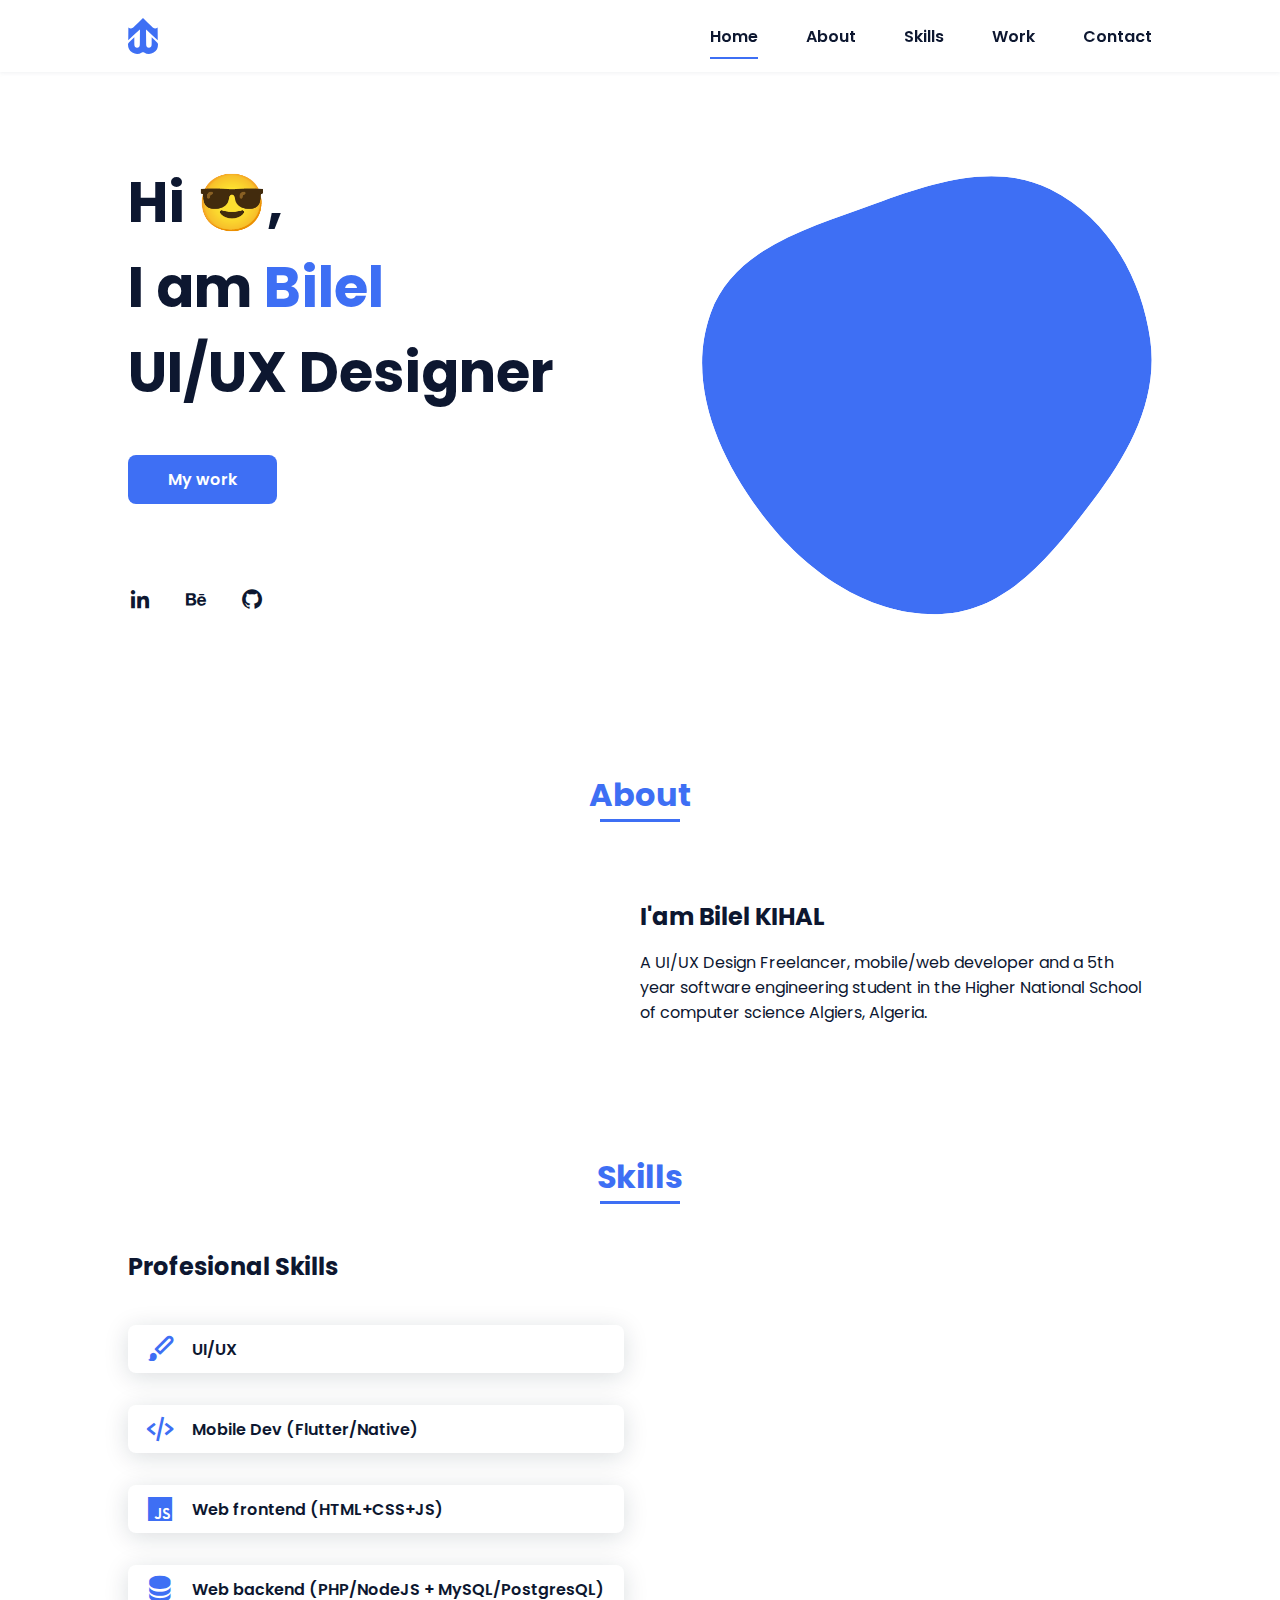
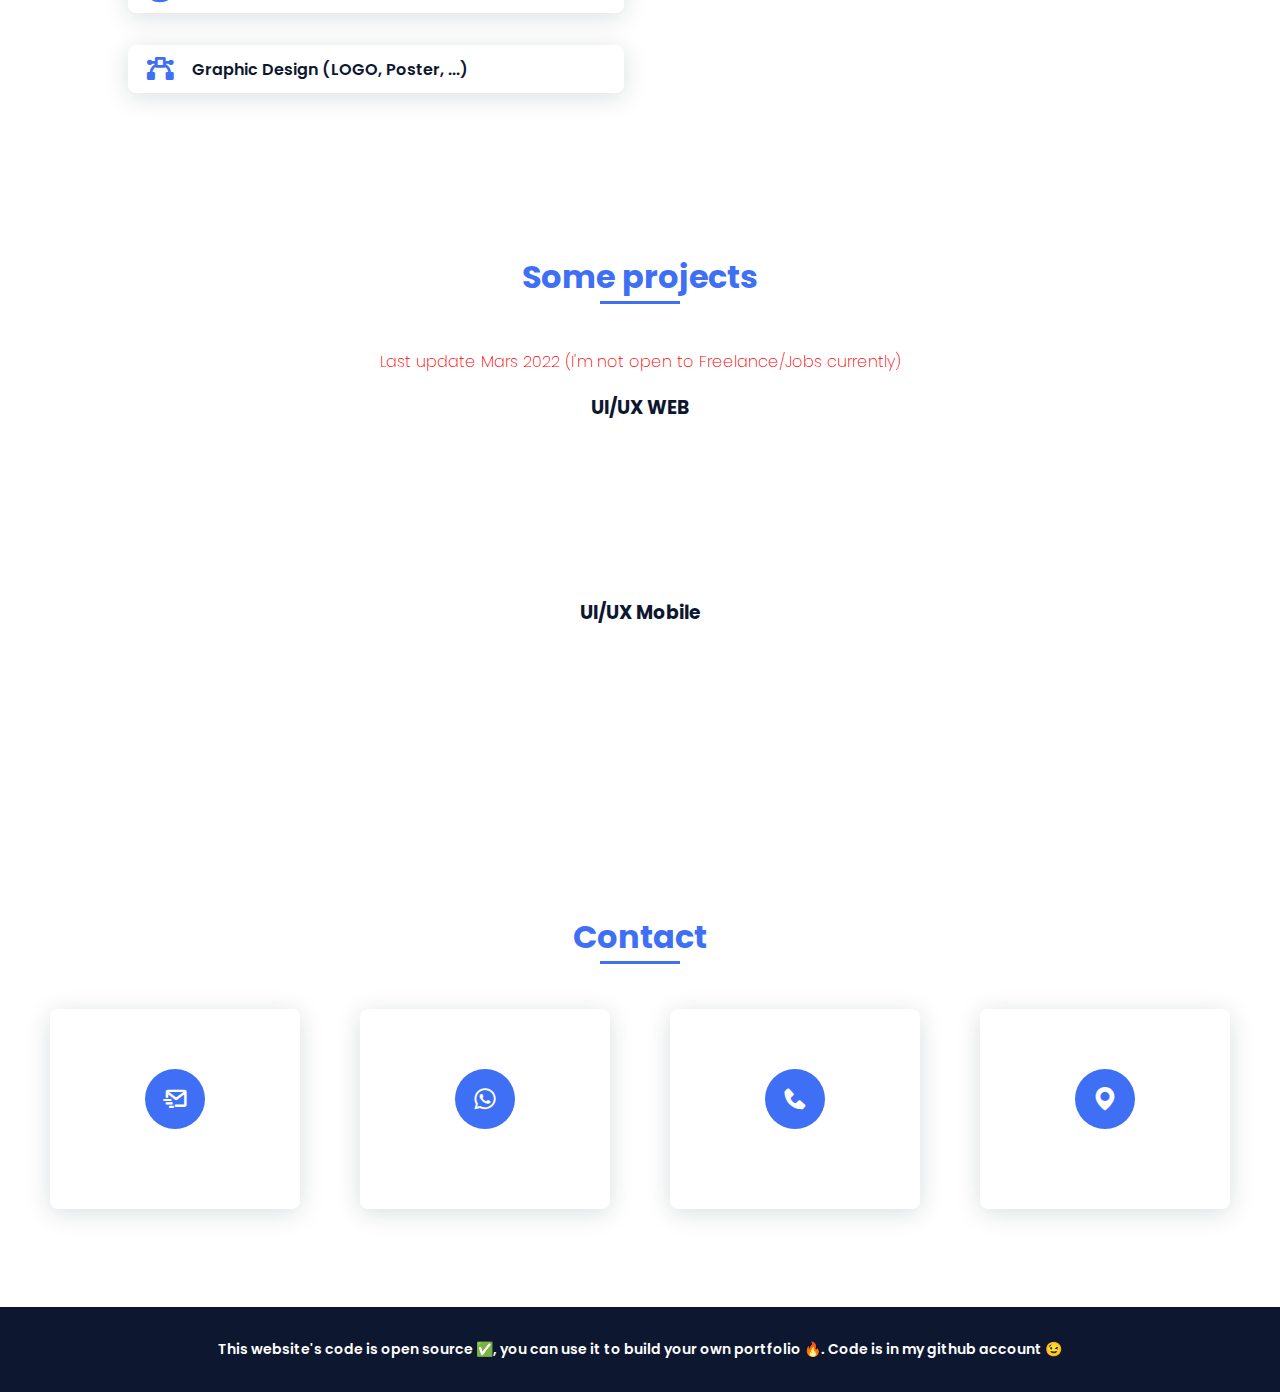
==== index.html @ 5643bb32 "add emojies" ====
<!DOCTYPE html>
<html lang="en">

<head>
    <meta charset="UTF-8">
    <meta name="viewport" content="width=device-width, initial-scale=1.0">

    <link rel="stylesheet" href="assets/css/styles.css">

    <!-- =====BOX ICONS===== -->
    <link href='https://cdn.jsdelivr.net/npm/boxicons@2.0.5/css/boxicons.min.css' rel='stylesheet'>

    <title>Bilel Kihal</title>
</head>

<body>
    <!--===== HEADER =====-->
    <header class="l-header">
        <nav class="nav bd-grid">
            <div>
                <a href="#" class="nav__logo"><img src="assets/img/logo.svg" width="10%"></a>
            </div>

            <div class="nav__menu" id="nav-menu">
                <ul class="nav__list">
                    <li class="nav__item"><a href="#home" class="nav__link active">Home</a></li>
                    <li class="nav__item"><a href="#about" class="nav__link">About</a></li>
                    <li class="nav__item"><a href="#skills" class="nav__link">Skills</a></li>
                    <li class="nav__item"><a href="#work" class="nav__link">Work</a></li>
                    <li class="nav__item"><a href="#contact" class="nav__link">Contact</a></li>
                </ul>
            </div>

            <div class="nav__toggle" id="nav-toggle">
                <i class='bx bx-menu'></i>
            </div>
        </nav>
    </header>

    <main class="l-main">
        <!--===== HOME =====-->
        <section class="home bd-grid" id="home">
            <div class="home__data">
                <h1 class="home__title">Hi 😎,<br>I am <span class="home__title-color">Bilel</span><br> UI/UX
                    Designer</h1>

                <a href="#work" class="button">My work</a>
            </div>

            <div class="home__social">
                <a href="https://www.linkedin.com/in/bilelkihal/" class="home__social-icon" target="_blank"><i
                        class='bx bxl-linkedin'></i></a>
                <a href="https://www.behance.net/bilelkihal" class="home__social-icon" target="_blank"><i
                        class='bx bxl-behance'></i></a>
                <a href="https://github.com/bilelkihal" class="home__social-icon" target="_blank"><i
                        class='bx bxl-github'></i></a>
            </div>

            <div class="home__img">
                <svg class="home__blob" viewBox="0 0 479 467" xmlns="http://www.w3.org/2000/svg"
                    xmlns:xlink="http://www.w3.org/1999/xlink">
                    <mask id="mask0" mask-type="alpha">
                        <path
                            d="M9.19024 145.964C34.0253 76.5814 114.865 54.7299 184.111 29.4823C245.804 6.98884 311.86 -14.9503 370.735 14.143C431.207 44.026 467.948 107.508 477.191 174.311C485.897 237.229 454.931 294.377 416.506 344.954C373.74 401.245 326.068 462.801 255.442 466.189C179.416 469.835 111.552 422.137 65.1576 361.805C17.4835 299.81 -17.1617 219.583 9.19024 145.964Z" />
                    </mask>
                    <g mask="url(#mask0)">
                        <path
                            d="M9.19024 145.964C34.0253 76.5814 114.865 54.7299 184.111 29.4823C245.804 6.98884 311.86 -14.9503 370.735 14.143C431.207 44.026 467.948 107.508 477.191 174.311C485.897 237.229 454.931 294.377 416.506 344.954C373.74 401.245 326.068 462.801 255.442 466.189C179.416 469.835 111.552 422.137 65.1576 361.805C17.4835 299.81 -17.1617 219.583 9.19024 145.964Z" />
                        <image class="home__blob-img" x="50" y="20" href="assets/img/perfil.png" />
                    </g>
                </svg>
            </div>
        </section>

        <!--===== ABOUT =====-->
        <section class="about section " id="about">
            <h2 class="section-title">About</h2>

            <div class="about__container bd-grid">
                <div class="about__img">
                    <img src="assets/img/about.jpg" alt="">
                </div>

                <div>
                    <h2 class="about__subtitle">I'am Bilel KIHAL</h2>
                    <p class="about__text">A UI/UX Design Freelancer,
                        mobile/web developer and
                        a 5th year software engineering student in the
                        Higher National School
                        of computer science Algiers, Algeria.
                    </p>
                </div>
            </div>
        </section>

        <!--===== SKILLS =====-->
        <section class="skills section" id="skills">
            <h2 class="section-title">Skills</h2>

            <div class="skills__container bd-grid">
                <div>
                    <h2 class="skills__subtitle">Profesional Skills</h2>
                    <br>
                    <!-- <p class="skills__text">Lorem ipsum dolor sit, amet consectetur adipisicing elit. Velit optio id
                        vero amet, alias architecto consectetur error eum eaque sit.</p> -->

                    <div class="skills__data">
                        <div class="skills__names">
                            <i class='bx bxs-paint skills__icon'></i>
                            <span class="skills__name">UI/UX</span>
                        </div>
                    </div>
                    <div class="skills__data">
                        <div class="skills__names">
                            <i class='bx bx-code-alt skills__icon'></i>
                            <span class="skills__name">Mobile Dev (Flutter/Native)</span>
                        </div>
                    </div>
                    <div class="skills__data">
                        <div class="skills__names">
                            <i class='bx bxl-javascript skills__icon'></i>
                            <span class="skills__name">Web frontend (HTML+CSS+JS)</span>
                        </div>
                    </div>
                    <div class="skills__data">
                        <div class="skills__names">
                            <i class='bx bxs-data skills__icon'></i>
                            <span class="skills__name">Web backend (PHP/NodeJS + MySQL/PostgresQL)</span>
                        </div>
                    </div>
                    <div class="skills__data">
                        <div class="skills__names">
                            <i class='bx bxs-vector skills__icon'></i>
                            <span class="skills__name">Graphic Design (LOGO, Poster, ...)</span>
                        </div>
                    </div>

                </div>

                <div>
                    <img src="assets/img/skills.jpg" alt="" class="skills__img">
                </div>
            </div>
        </section>

        <!--===== WORK =====-->
        <section class="work section" id="work">
            <h2 class="section-title">Some projects</h2>
            <b id="warning">Last update Mars 2022 (I'm not open to Freelance/Jobs currently) </b>
            <div class="work_subtitle">
                <h3 class="">UI/UX WEB</h3>
            </div>
            <div class="work__container bd-grid">

                <a href="web/nft.html" class="work__img">
                    <img src="assets/img/web1.jpg" alt="">
                </a>
                <a href="web/gamers.html" class="work__img">
                    <img src="assets/img/web2.jpg" alt="">
                </a>
                <a href="web/biocare.html" class="work__img">
                    <img src="assets/img/web3.jpg" alt="">
                </a>
                <a href="web/zeaty.html" class="work__img">
                    <img src="assets/img/web4.jpg" alt="">
                </a>
            </div>
            <br><br><br>
            <div class="work_subtitle">
                <h3 class="">UI/UX Mobile</h3>
            </div>
            <div class="work__container bd-grid">
                <a href="mobile/shish.html" class="work__img">
                    <img src="assets/img/mobile4.jpg" alt="">
                </a>
                <a href="mobile/clickeats.html" class="work__img">
                    <img src="assets/img/mobile1.jpg" alt="">
                </a>
                <a href="mobile/hellodev.html" class="work__img">
                    <img src="assets/img/mobile2.jpg" alt="">
                </a>
                <a href="mobile/doctor.html" class="work__img">
                    <img src="assets/img/mobile3.jpg" alt="">
                </a>
            </div>
            <br><br><br>
            <!-- <div class="work_subtitle">
                <h3 class="">Social media posts</h3>
            </div>
            <div class="work__container bd-grid">
                <a href="" class="work__img">
                    <img src="assets/img/social1.jpg" alt="">
                </a>
                <a href="" class="work__img">
                    <img src="assets/img/social2.jpg" alt="">
                </a>
                <a href="" class="work__img">
                    <img src="assets/img/social3.jpg" alt="">
                </a>
                <a href="" class="work__img">
                    <img src="assets/img/social4.jpg" alt="">
                </a>
                <a href="" class="work__img">
                    <img src="assets/img/social5.jpg" alt="">
                </a>
                <a href="" class="work__img">
                    <img src="assets/img/social6.jpg" alt="">
                </a>
                <a href="" class="work__img">
                    <img src="assets/img/social7.jpg" alt="">
                </a>
            </div> -->


        </section>

        <!--===== CONTACT =====-->
        <section class="contact section" id="contact">
            <h2 class="section-title">Contact</h2>
            <div class="di">
                <div class="contact-infos">
                    <div class="card">
                        <i class='bx bx-mail-send card-icon'></i>
                        <p>kb_kihal@esi.dz</p>
                    </div>
                    <div class="card">
                        <i class='bx bxl-whatsapp card-icon'></i>
                        <p>+213794113739</p>
                    </div>
                    <div class="card">
                        <i class='bx bxs-phone card-icon'></i>
                        <p>+213794113739</p>
                    </div>
                    <div class="card">
                        <i class='bx bxs-map card-icon'></i>
                        <p>Algiers, Algeria</p>
                    </div>
                </div>
                <!-- <div class="thecenter">
                    <a href="https://www.facebook.com/aymentdd" class="blue" target="_blanc"><i
                            class='bx bxl-facebook'></i></a>
                    <a href="https://www.instagram.com/aymentdd/" class="blue" target="_blanc"><i
                            class='bx bxl-instagram'></i></a>
                </div> -->
            </div>
        </section>
    </main>

    <!--===== FOOTER =====-->
    <footer class="footer">
        <p class="footer__copy">This website's code is open source ✅, you can use it to build your own portfolio 🔥.
            Code is in my github account 😉
        </p>
    </footer>


    <!--===== SCROLL REVEAL =====-->
    <script src="https://unpkg.com/scrollreveal"></script>

    <!--===== MAIN JS =====-->
    <script src="assets/js/main.js"></script>
</body>

</html>


<!-- bilel kihal is the best -->
---- assets/css/styles.css ----
/*===== GOOGLE FONTS =====*/
@import url("https://fonts.googleapis.com/css2?family=Poppins:wght@400;600;700&display=swap");
/*===== VARIABLES CSS =====*/
:root {
  --header-height: 3rem;
  --font-semi: 600;
  /*===== Colores =====*/
  /*Purple 260 - Red 355 - Blue 224 - Pink 340*/
  /* HSL color mode */
  --hue-color: 224;
  --first-color: hsl(var(--hue-color), 89%, 60%);
  --second-color: hsl(var(--hue-color), 56%, 12%);
  /*===== Fuente y tipografia =====*/
  --body-font: 'Poppins', sans-serif;
  --big-font-size: 2rem;
  --h2-font-size: 1.25rem;
  --normal-font-size: .938rem;
  --smaller-font-size: .75rem;
  /*===== Margenes =====*/
  --mb-2: 1rem;
  --mb-4: 2rem;
  --mb-5: 2.5rem;
  --mb-6: 3rem;
  /*===== z index =====*/
  --z-back: -10;
  --z-fixed: 100;
}

@media screen and (min-width: 968px) {
  :root {
    --big-font-size: 3.5rem;
    --h2-font-size: 2rem;
    --normal-font-size: 1rem;
    --smaller-font-size: .875rem;
  }
}

/*===== BASE =====*/
*, ::before, ::after {
  box-sizing: border-box;
}

html {
  scroll-behavior: smooth;
}

body {
  margin: var(--header-height) 0 0 0;
  font-family: var(--body-font);
  font-size: var(--normal-font-size);
  color: var(--second-color);
}

h1, h2, p {
  margin: 0;
}

ul {
  margin: 0;
  padding: 0;
  list-style: none;
}

a {
  text-decoration: none;
}

img {
  max-width: 100%;
  height: auto;
  display: block;
}

/*===== CLASS CSS ===== */
.section-title {
  position: relative;
  font-size: var(--h2-font-size);
  color: var(--first-color);
  margin-top: var(--mb-2);
  margin-bottom: var(--mb-4);
  text-align: center;
}

.section-title::after {
  position: absolute;
  content: '';
  width: 64px;
  height: 0.18rem;
  left: 0;
  right: 0;
  margin: auto;
  top: 2rem;
  background-color: var(--first-color);
}

.section {
  padding-top: 3rem;
  padding-bottom: 2rem;
}

/*===== LAYOUT =====*/
.bd-grid {
  max-width: 1024px;
  display: grid;
  margin-left: var(--mb-2);
  margin-right: var(--mb-2);
}

.l-header {
  width: 100%;
  position: fixed;
  top: 0;
  left: 0;
  z-index: var(--z-fixed);
  background-color: #fff;
  box-shadow: 0 1px 4px rgba(146, 161, 176, 0.15);
}

/*===== NAV =====*/
.nav {
  height: var(--header-height);
  display: flex;
  justify-content: space-between;
  align-items: center;
  font-weight: var(--font-semi);
}

@media screen and (max-width: 767px) {
  .nav__menu {
    position: fixed;
    top: var(--header-height);
    right: -100%;
    width: 80%;
    height: 100%;
    padding: 2rem;
    background-color: var(--second-color);
    transition: .5s;
  }
}

.nav__item {
  margin-bottom: var(--mb-4);
}

.nav__link {
  position: relative;
  color: #fff;
}

.nav__link:hover {
  position: relative;
}

.nav__link:hover::after {
  position: absolute;
  content: '';
  width: 100%;
  height: 0.18rem;
  left: 0;
  top: 2rem;
  background-color: var(--first-color);
}

.nav__logo {
  color: var(--second-color);
}

.nav__toggle {
  color: var(--second-color);
  font-size: 1.5rem;
  cursor: pointer;
}

/*Active menu*/
.active::after {
  position: absolute;
  content: '';
  width: 100%;
  height: 0.18rem;
  left: 0;
  top: 2rem;
  background-color: var(--first-color);
}

/*=== Show menu ===*/
.show {
  right: 0;
}

/*===== HOME =====*/
.home {
  position: relative;
  row-gap: 5rem;
  padding: 4rem 0 5rem;
}

.home__data {
  align-self: center;
}

.home__title {
  font-size: var(--big-font-size);
  margin-bottom: var(--mb-5);
}

.home__title-color {
  color: var(--first-color);
}

.home__social {
  display: flex;
  flex-direction: column;
}

.home__social-icon {
  width: max-content;
  margin-bottom: var(--mb-2);
  font-size: 1.5rem;
  color: var(--second-color);
}

.home__social-icon:hover {
  color: var(--first-color);
}

.home__img {
  position: absolute;
  right: 0;
  bottom: 0;
  width: 260px;
}

.home__blob {
  fill: var(--first-color);
}

.home__blob-img {
  width: 360px;
}

/*BUTTONS*/
.button {
  display: inline-block;
  background-color: var(--first-color);
  color: #fff;
  padding: .75rem 2.5rem;
  font-weight: var(--font-semi);
  border-radius: .5rem;
  transition: .3s;
}

.button:hover {
  box-shadow: 0px 10px 36px rgba(0, 0, 0, 0.15);
}

/* ===== ABOUT =====*/
.about__container {
  row-gap: 2rem;
  text-align: center;
}

.about__subtitle {
  margin-bottom: var(--mb-2);
}

.about__img {
  justify-self: center;
}

.about__img img {
  width: 200px;
  border-radius: .5rem;
}

/* ===== SKILLS =====*/
.skills__container {
  row-gap: 2rem;
  text-align: center;
}

.skills__subtitle {
  margin-bottom: var(--mb-2);
}

.skills__text {
  margin-bottom: var(--mb-4);
}

.skills__data {
  display: flex;
  justify-content: space-between;
  align-items: center;
  position: relative;
  font-weight: var(--font-semi);
  padding: .5rem 1rem;
  margin-bottom: var(--mb-4);
  border-radius: .5rem;
  box-shadow: 0px 4px 25px rgba(14, 36, 49, 0.15);
}

.skills__icon {
  font-size: 2rem;
  margin-right: var(--mb-2);
  color: var(--first-color);
}

.skills__names {
  display: flex;
  align-items: center;
}

.skills__bar {
  position: absolute;
  left: 0;
  bottom: 0;
  background-color: var(--first-color);
  height: .25rem;
  border-radius: .5rem;
  z-index: var(--z-back);
}

.skills__html {
  width: 95%;
}

.skills__css {
  width: 60%;
}

.skills__js {
  width: 70%;
}

.skills__ux {
  width: 85%;
}

.skills__img {
  border-radius: .5rem;
}
.skills__flutter{
  width: 60%;
}
.skills__graphic{
  width: 92%;

}

/* ===== WORK =====*/


.work__container {
  row-gap: 2rem;
}

.work__img {
  box-shadow: 0px 4px 25px rgba(14, 36, 49, 0.15);
  border-radius: .5rem;
  overflow: hidden;
}

.work__img img {
  transition: 1s;
}

.work__img img:hover {
  transform: scale(1.1);
}
.work_subtitle{
  justify-content: center;
  align-items: center;
  display: flex;


}
/* ===== CONTACT =====*/
.di{
  color: black;
}

.contact-infos{
  display: flex;
  width: 100%;
  /* max-width: 1200px; */
  justify-content: space-around;
  padding: 0 20px;
}

@media screen and (max-width: 1080px) {

  .contact-infos{
    flex-direction: column;
    align-items: center;
  }
  .card {
    width: 70%;
  }

}

.thecenter{
  display: flex;
  width: 100%;
  max-width: 1200px;
  align-items: center;
  justify-content: center;



}
#warning{
  color: red;
  justify-content: center;
  align-items: center;
  display: flex;
  font-weight: 200;
}

.card{
  background: white;
  padding: 0 20px;
  margin-bottom: 50px;
  height: 200px;
  display: flex;
  flex-direction: column;
  justify-content: center;
  align-items: center;
  color: black;
  box-shadow: 0px 4px 25px rgba(14, 36, 49, 0.15);
  border-radius: .5rem;
  flex-basis: 250px;
}

.card-icon{
  font-size: 28px;
  background: var(--first-color);
  width: 60px;
  height: 60px;
  text-align: center;
  line-height: 60px !important;
  border-radius: 50%;
  transition: 0.3s linear;
  color: white;
}

.card:hover .card-icon{
  background: none;
  color: var(--first-color);
  transform: scale(1.6);
}

.card p{
  margin-top: 20px;
  font-weight: 300;
  letter-spacing: 2px;
  max-height: 0;
  opacity: 0;
  transition: 0.3s linear;
}

.card:hover p{
  max-height: 40px;
  opacity: 1;
}

/* @media screen and (max-width:800px) {
  .contact-info{
    flex-direction: column;
  }
  .card{
    width: 100%;
    max-width: 300px;
    margin: 10px 0;
  }
} */


.contact__input {
  width: 100%;
  font-size: var(--normal-font-size);
  font-weight: var(--font-semi);
  padding: 1rem;
  border-radius: .5rem;
  border: 1.5px solid var(--second-color);
  outline: none;
  margin-bottom: var(--mb-4);
}

.contact__button {
  display: block;
  border: none;
  outline: none;
  font-size: var(--normal-font-size);
  cursor: pointer;
  margin-left: auto;
}

/* ===== FOOTER =====*/
.footer {
  background-color: var(--second-color);
  color: #fff;
  text-align: center;
  font-weight: var(--font-semi);
  padding: 2rem 0;
}
.blue{
  color: var(--first-color);
  font-size: 1.5rem;
  margin: 0 var(--mb-2);
  font-size: 50px;
  width: 60px;
}

.footer__title {
  font-size: 2rem;
  margin-bottom: var(--mb-4);
}

.footer__social {
  margin-bottom: var(--mb-4);
}

.footer__icon {
  font-size: 1.5rem;
  color: #fff;
  margin: 0 var(--mb-2);
}

.footer__copy {
  font-size: var(--smaller-font-size);
}

/* ===== MEDIA QUERIES=====*/
@media screen and (max-width: 320px) {
  .home {
    row-gap: 2rem;
  }
  .home__img {
    width: 200px;
  }
}

@media screen and (min-width: 576px) {
  .home {
    padding: 4rem 0 2rem;
  }
  .home__social {
    padding-top: 0;
    padding-bottom: 2.5rem;
    flex-direction: row;
    align-self: flex-end;
  }
  .home__social-icon {
    margin-bottom: 0;
    margin-right: var(--mb-4);
  }
  .home__img {
    width: 300px;
    bottom: 25%;
  }
  .about__container {
    grid-template-columns: repeat(2, 1fr);
    align-items: center;
    text-align: initial;
  }
  .skills__container {
    grid-template-columns: .7fr;
    justify-content: center;
    column-gap: 1rem;
  }
  .work__container {
    grid-template-columns: repeat(2, 1fr);
    column-gap: 2rem;
    padding-top: 2rem;
  }
  .contact__form {
    width: 360px;
    padding-top: 2rem;
  }
  .contact__container {
    justify-items: center;
  }
}

@media screen and (min-width: 768px) {
  body {
    margin: 0;
  }
  .section {
    padding-top: 4rem;
    padding-bottom: 3rem;
  }
  .section-title {
    margin-bottom: var(--mb-6);
  }
  .section-title::after {
    width: 80px;
    top: 3rem;
  }
  .nav {
    height: calc(var(--header-height) + 1.5rem);
  }
  .nav__list {
    display: flex;
    padding-top: 0;
  }
  .nav__item {
    margin-left: var(--mb-6);
    margin-bottom: 0;
  }
  .nav__toggle {
    display: none;
  }
  .nav__link {
    color: var(--second-color);
  }
  .home {
    padding: 8rem 0 2rem;
  }
  .home__img {
    width: 400px;
    bottom: 10%;
  }
  .about__container {
    padding-top: 2rem;
  }
  .about__img img {
    width: 300px;
  }
  .skills__container {
    grid-template-columns: repeat(2, 1fr);
    column-gap: 2rem;
    align-items: center;
    text-align: initial;
  }
  .work__container {
    grid-template-columns: repeat(3, 1fr);
    column-gap: 2rem;
  }
}

@media screen and (min-width: 992px) {
  .bd-grid {
    margin-left: auto;
    margin-right: auto;
  }
  .home {
    padding: 10rem 0 2rem;
  }
  .home__img {
    width: 450px;
  }
}
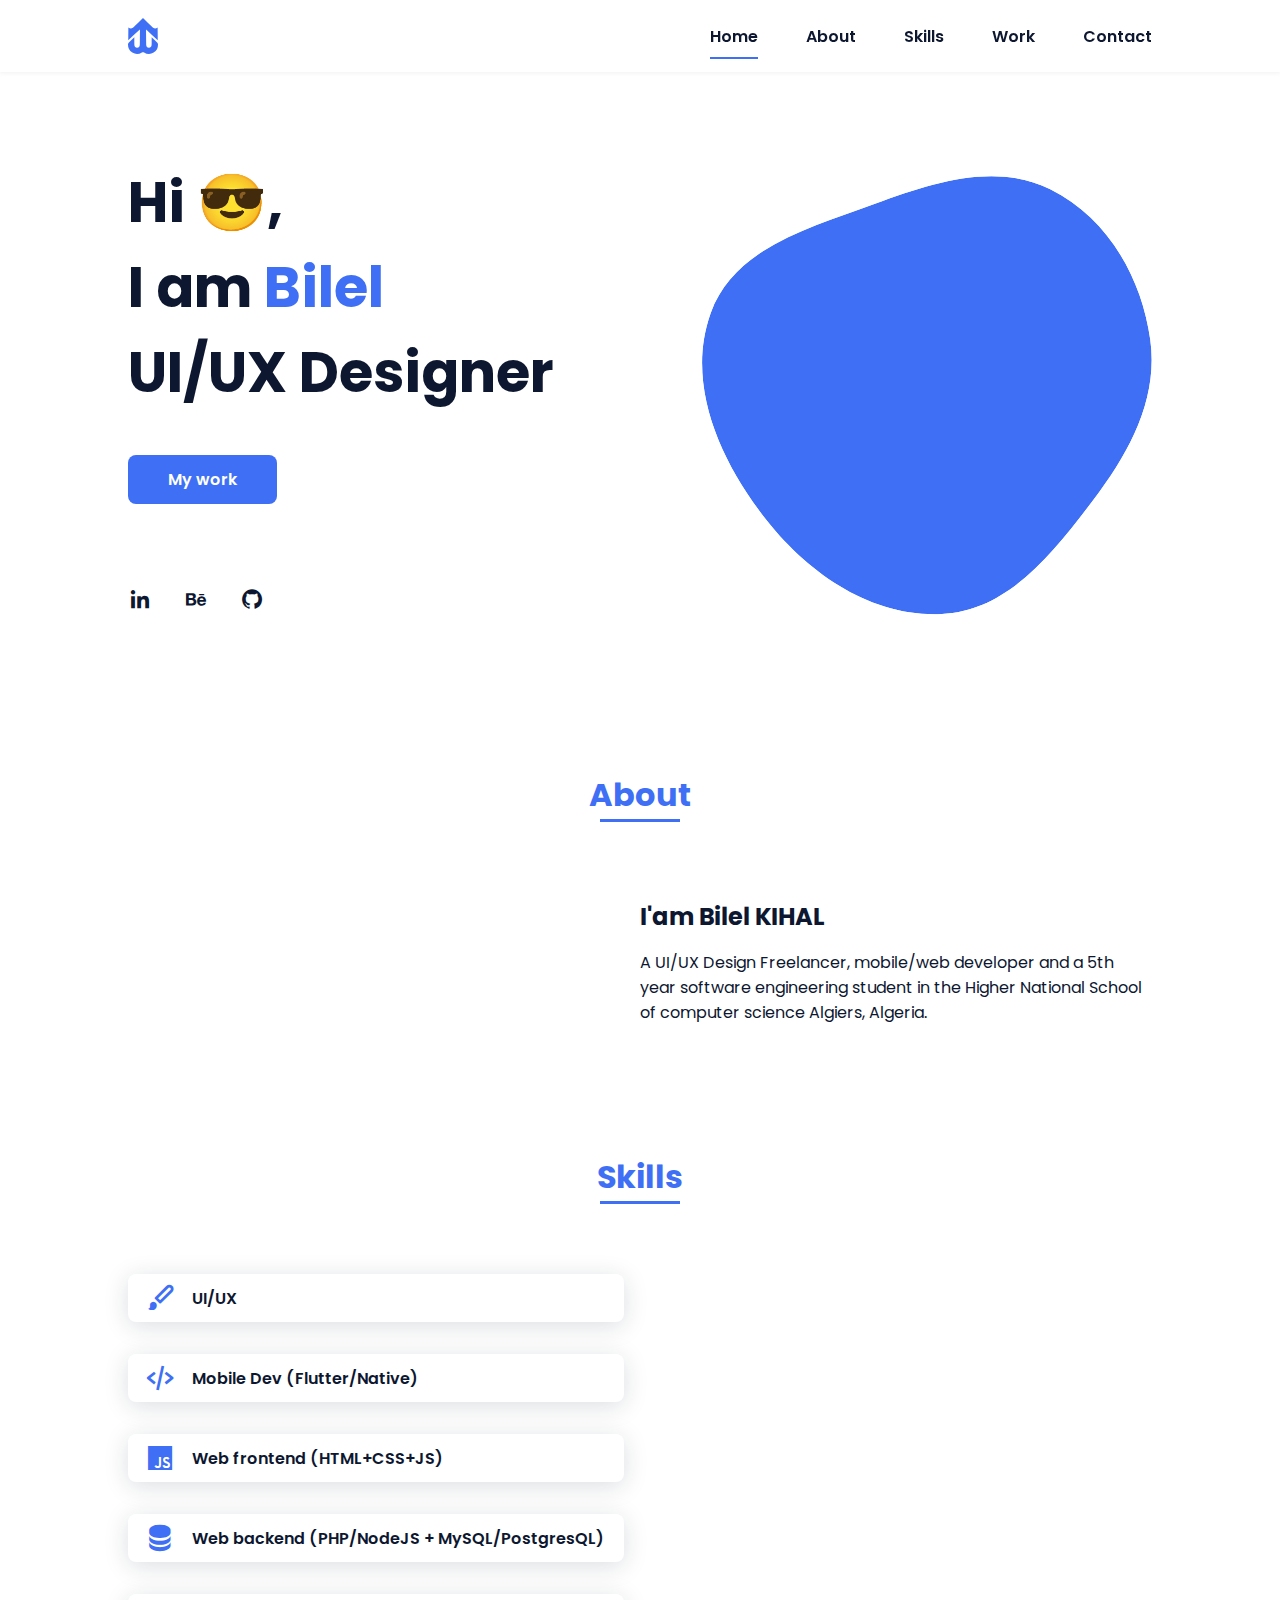
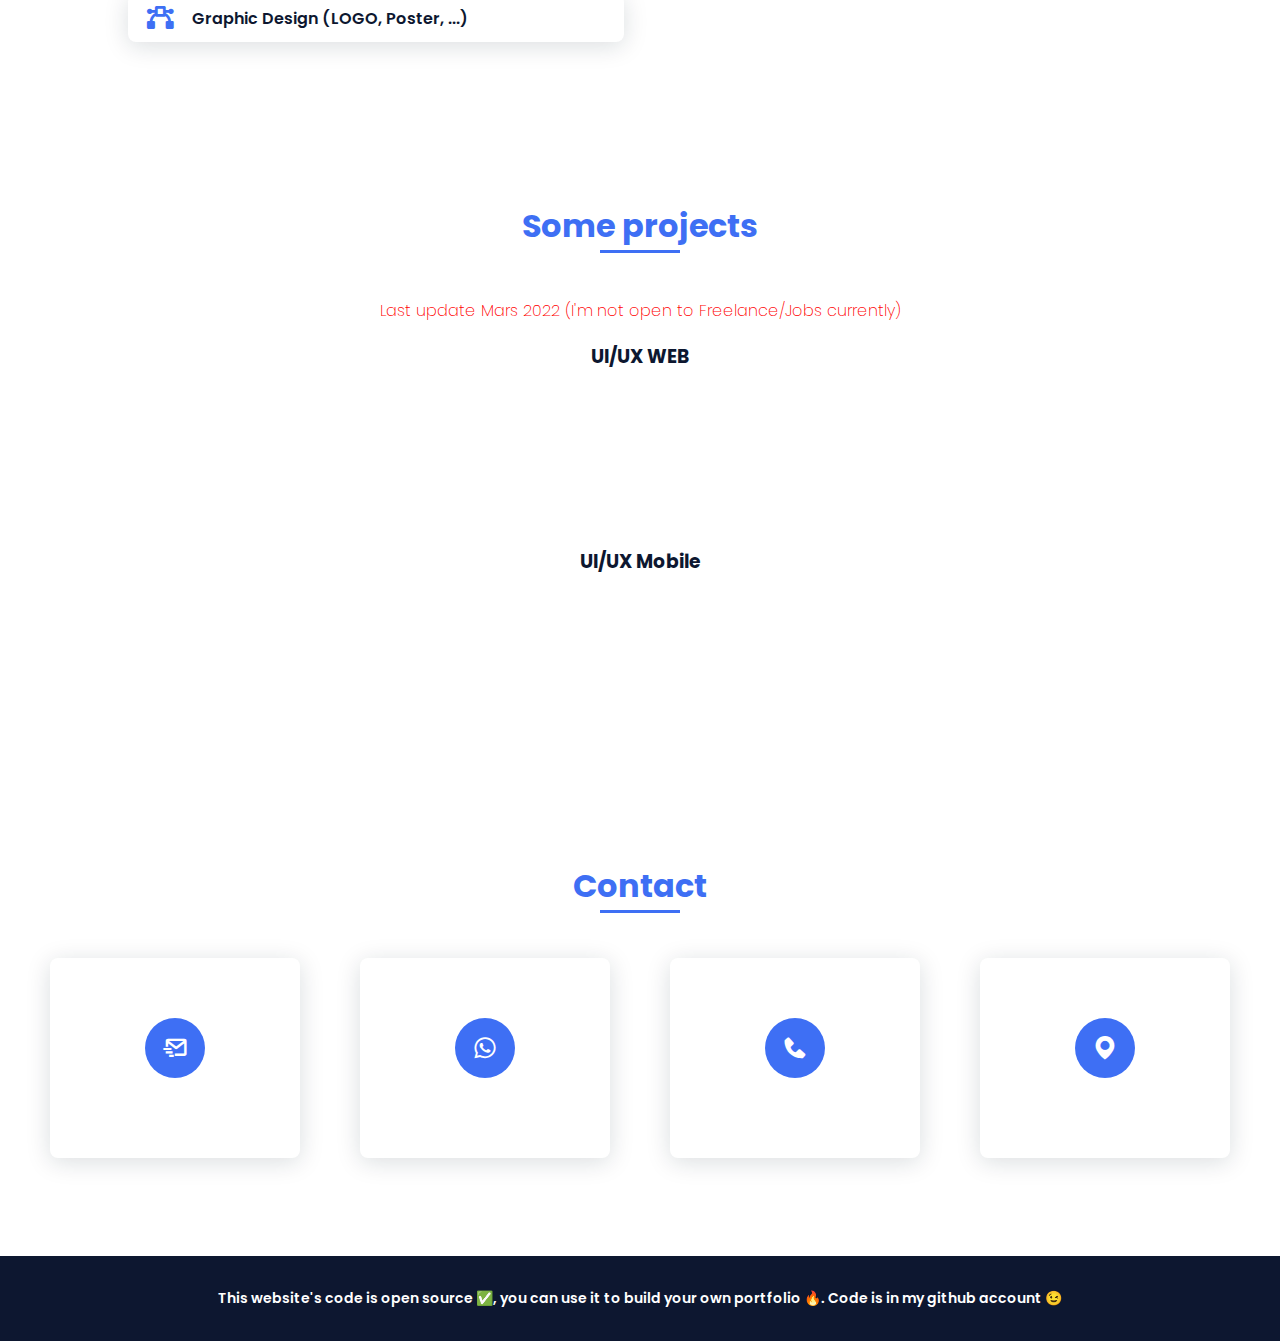
==== commit c8ea08fd: "change image" ====
--- a/index.html
+++ b/index.html
@@ -99,7 +99,7 @@
 
             <div class="skills__container bd-grid">
                 <div>
-                    <h2 class="skills__subtitle">Profesional Skills</h2>
+
                     <br>
                     <!-- <p class="skills__text">Lorem ipsum dolor sit, amet consectetur adipisicing elit. Velit optio id
                         vero amet, alias architecto consectetur error eum eaque sit.</p> -->
@@ -138,7 +138,7 @@
                 </div>
 
                 <div>
-                    <img src="assets/img/skills.jpg" alt="" class="skills__img">
+                    <img src="assets/img/cover.jpg" alt="" class="skills__img">
                 </div>
             </div>
         </section>
--- a/assets/css/styles.css
+++ b/assets/css/styles.css
@@ -337,6 +337,7 @@
 
 .skills__img {
   border-radius: .5rem;
+  width: 60%;
 }
 .skills__flutter{
   width: 60%;
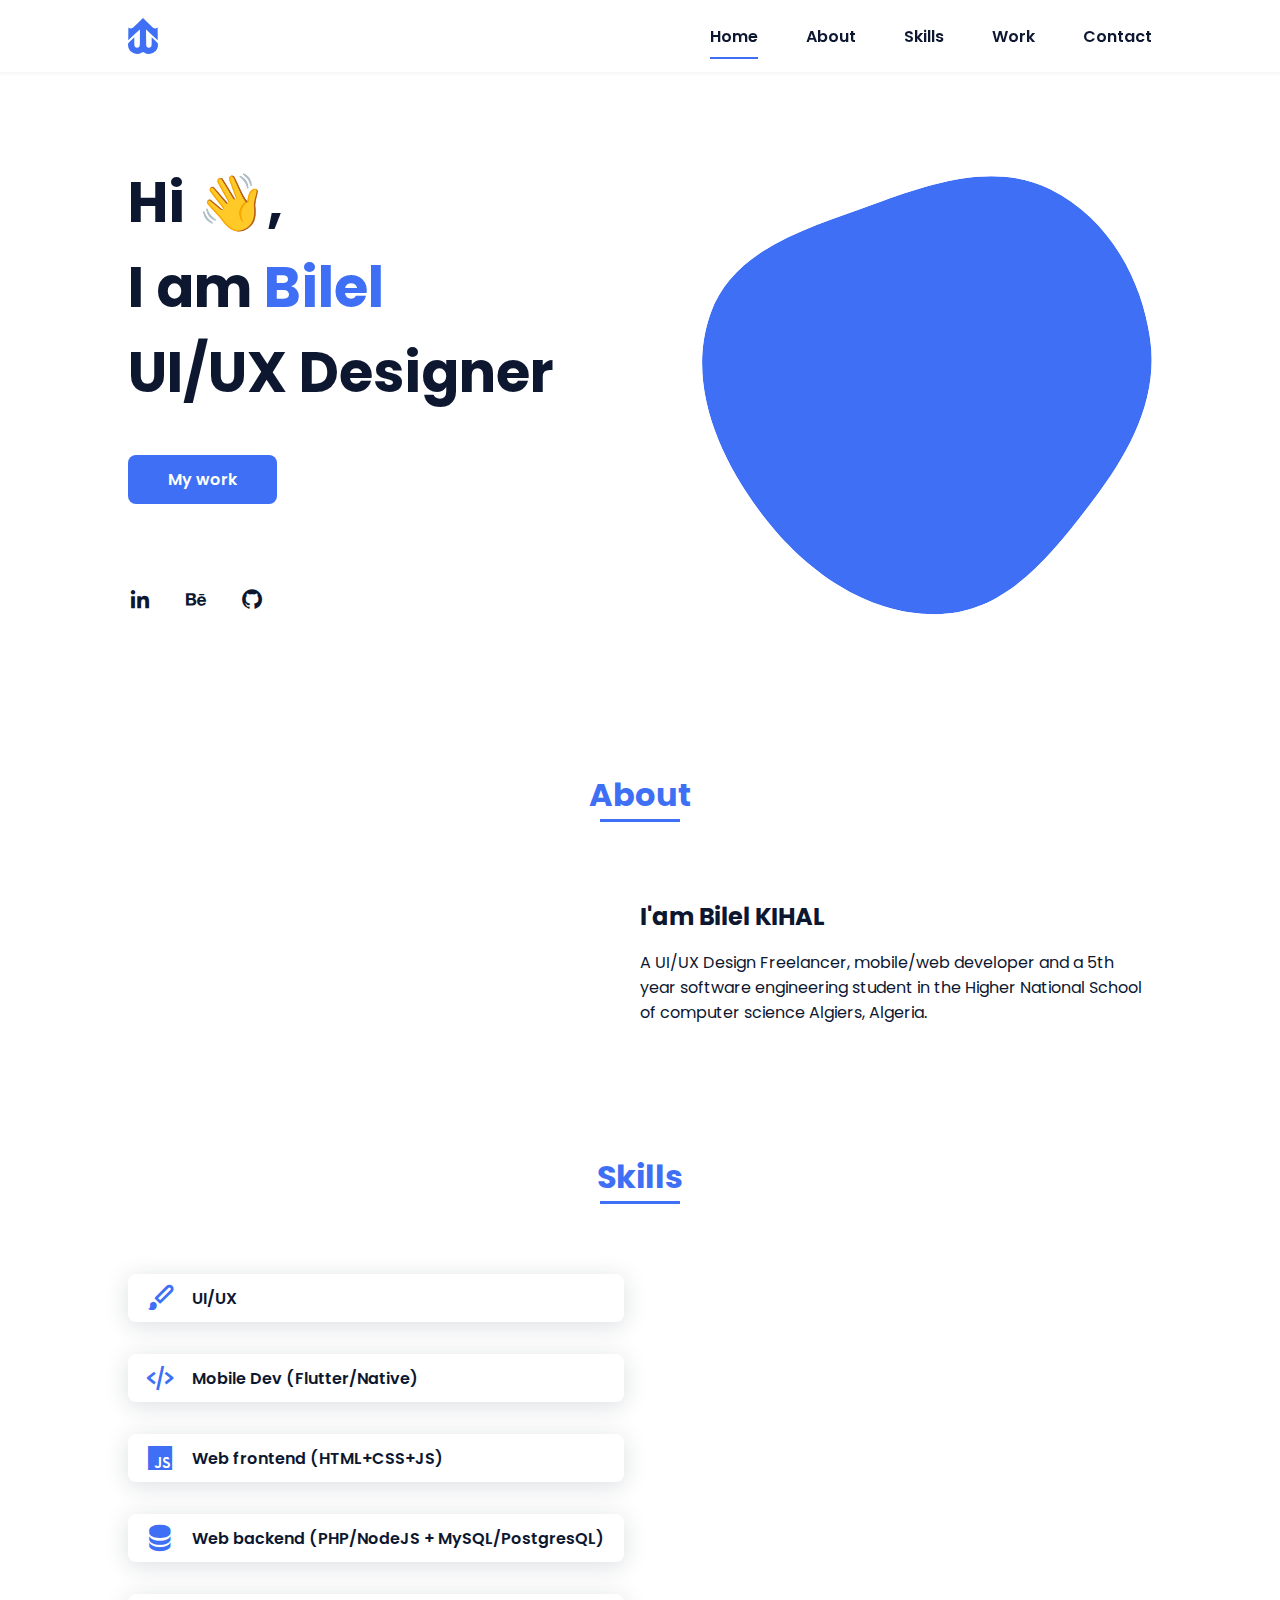
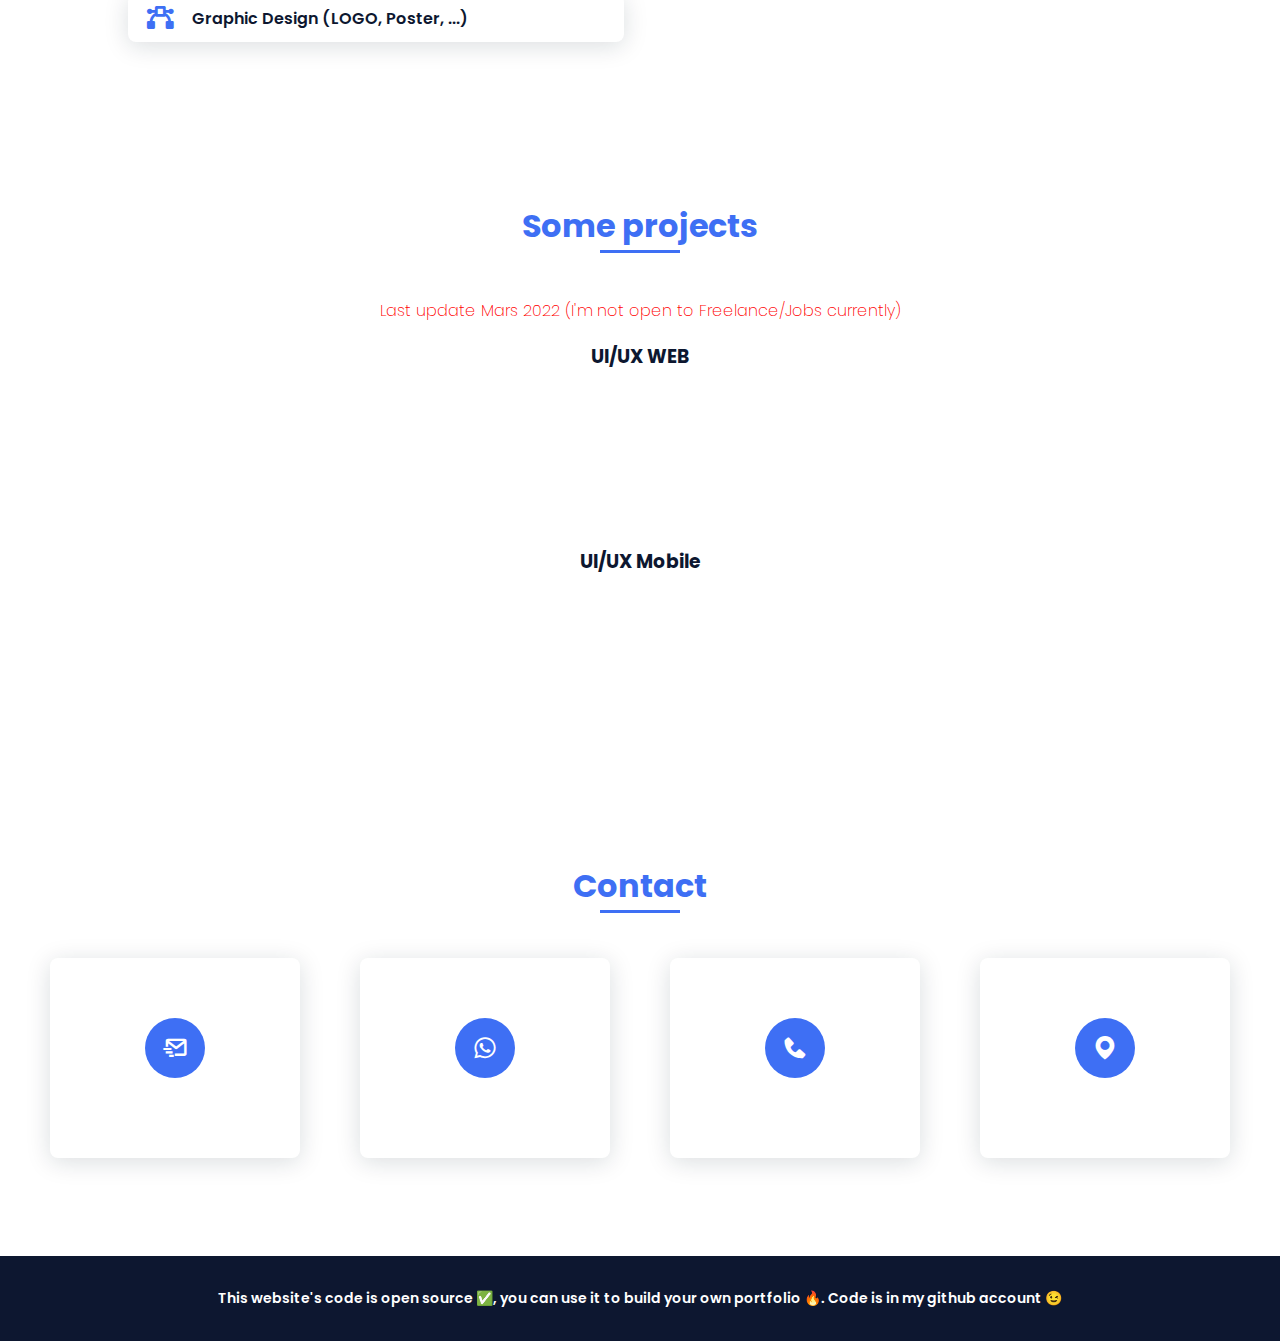
==== commit 14cf7171: "fix Hi emoji" ====
--- a/index.html
+++ b/index.html
@@ -41,7 +41,7 @@
         <!--===== HOME =====-->
         <section class="home bd-grid" id="home">
             <div class="home__data">
-                <h1 class="home__title">Hi 😎,<br>I am <span class="home__title-color">Bilel</span><br> UI/UX
+                <h1 class="home__title">Hi 👋,<br>I am <span class="home__title-color">Bilel</span><br> UI/UX
                     Designer</h1>
 
                 <a href="#work" class="button">My work</a>
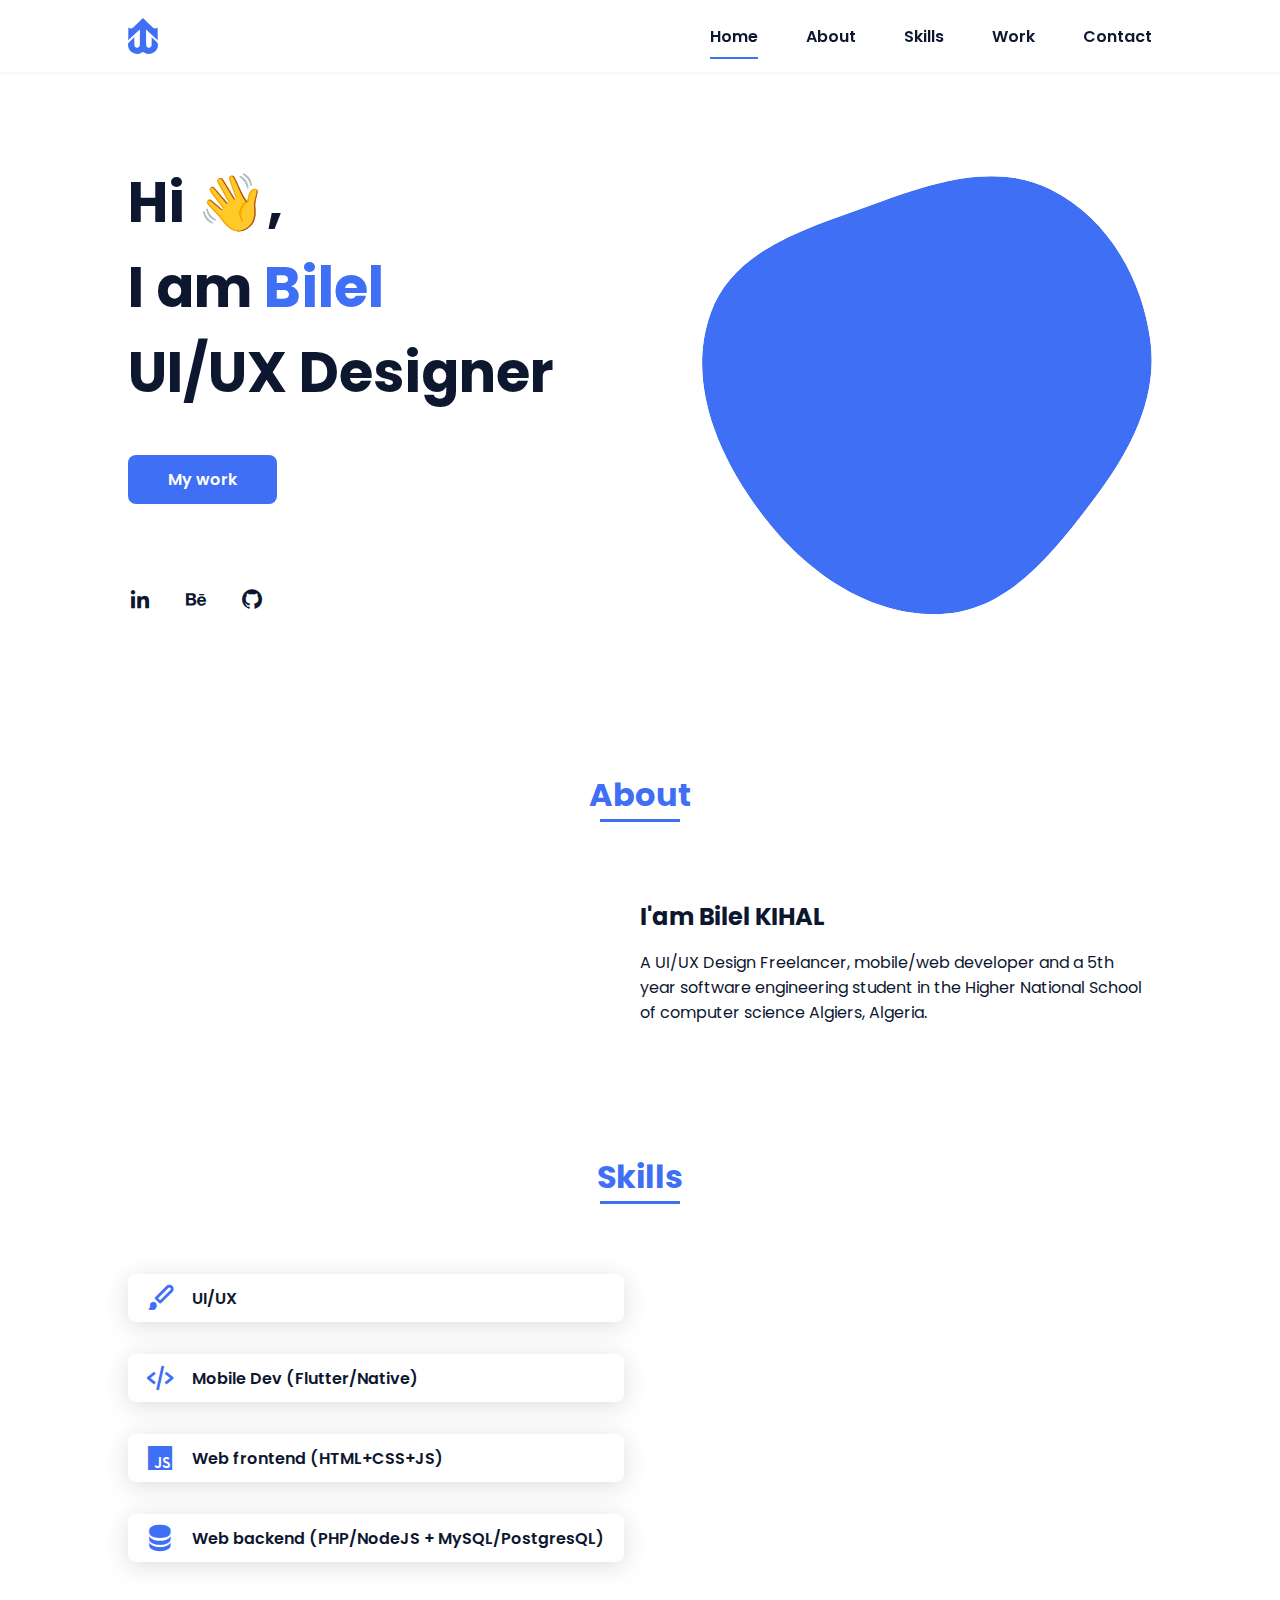
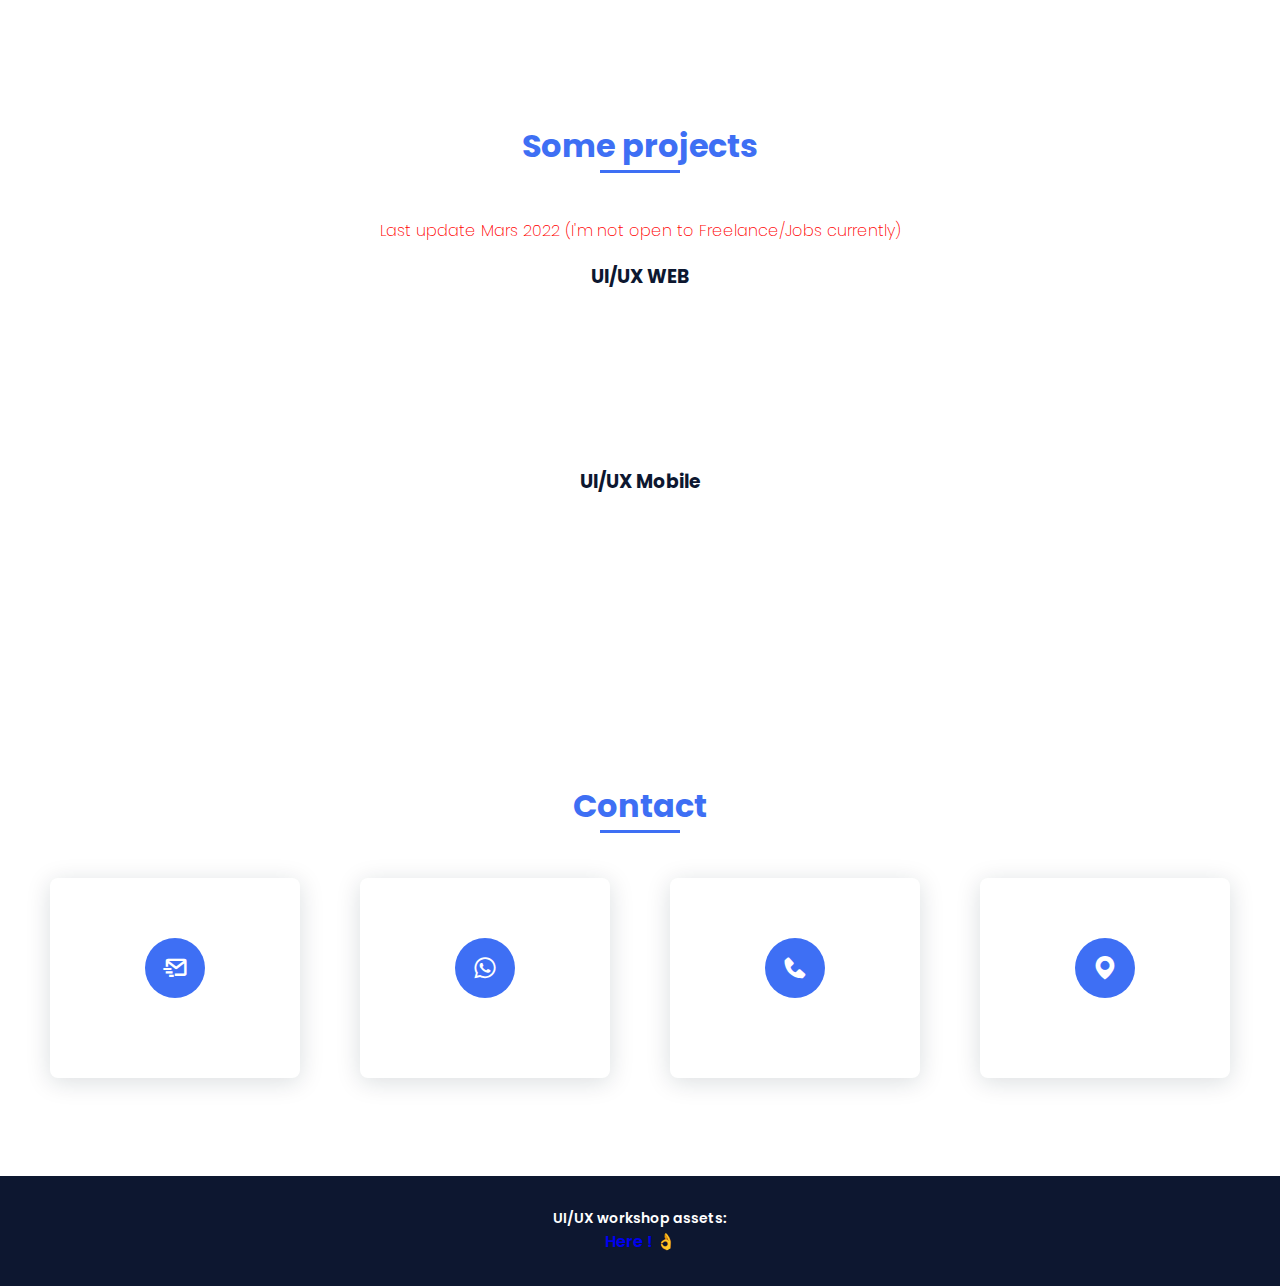
==== commit 2ef449e8: "add Bejaya workshop assets link" ====
--- a/index.html
+++ b/index.html
@@ -128,12 +128,7 @@
                             <span class="skills__name">Web backend (PHP/NodeJS + MySQL/PostgresQL)</span>
                         </div>
                     </div>
-                    <div class="skills__data">
-                        <div class="skills__names">
-                            <i class='bx bxs-vector skills__icon'></i>
-                            <span class="skills__name">Graphic Design (LOGO, Poster, ...)</span>
-                        </div>
-                    </div>
+
 
                 </div>
 
@@ -248,9 +243,9 @@
 
     <!--===== FOOTER =====-->
     <footer class="footer">
-        <p class="footer__copy">This website's code is open source ✅, you can use it to build your own portfolio 🔥.
-            Code is in my github account 😉
+        <p class="footer__copy">UI/UX workshop assets: 
         </p>
+        <a href="https://drive.google.com/drive/folders/1JE5BgvIjw7Rf0yqSPK6iZ_NG4Ztuber1?usp=sharing"> Here ! 👌</a>
     </footer>
 
 
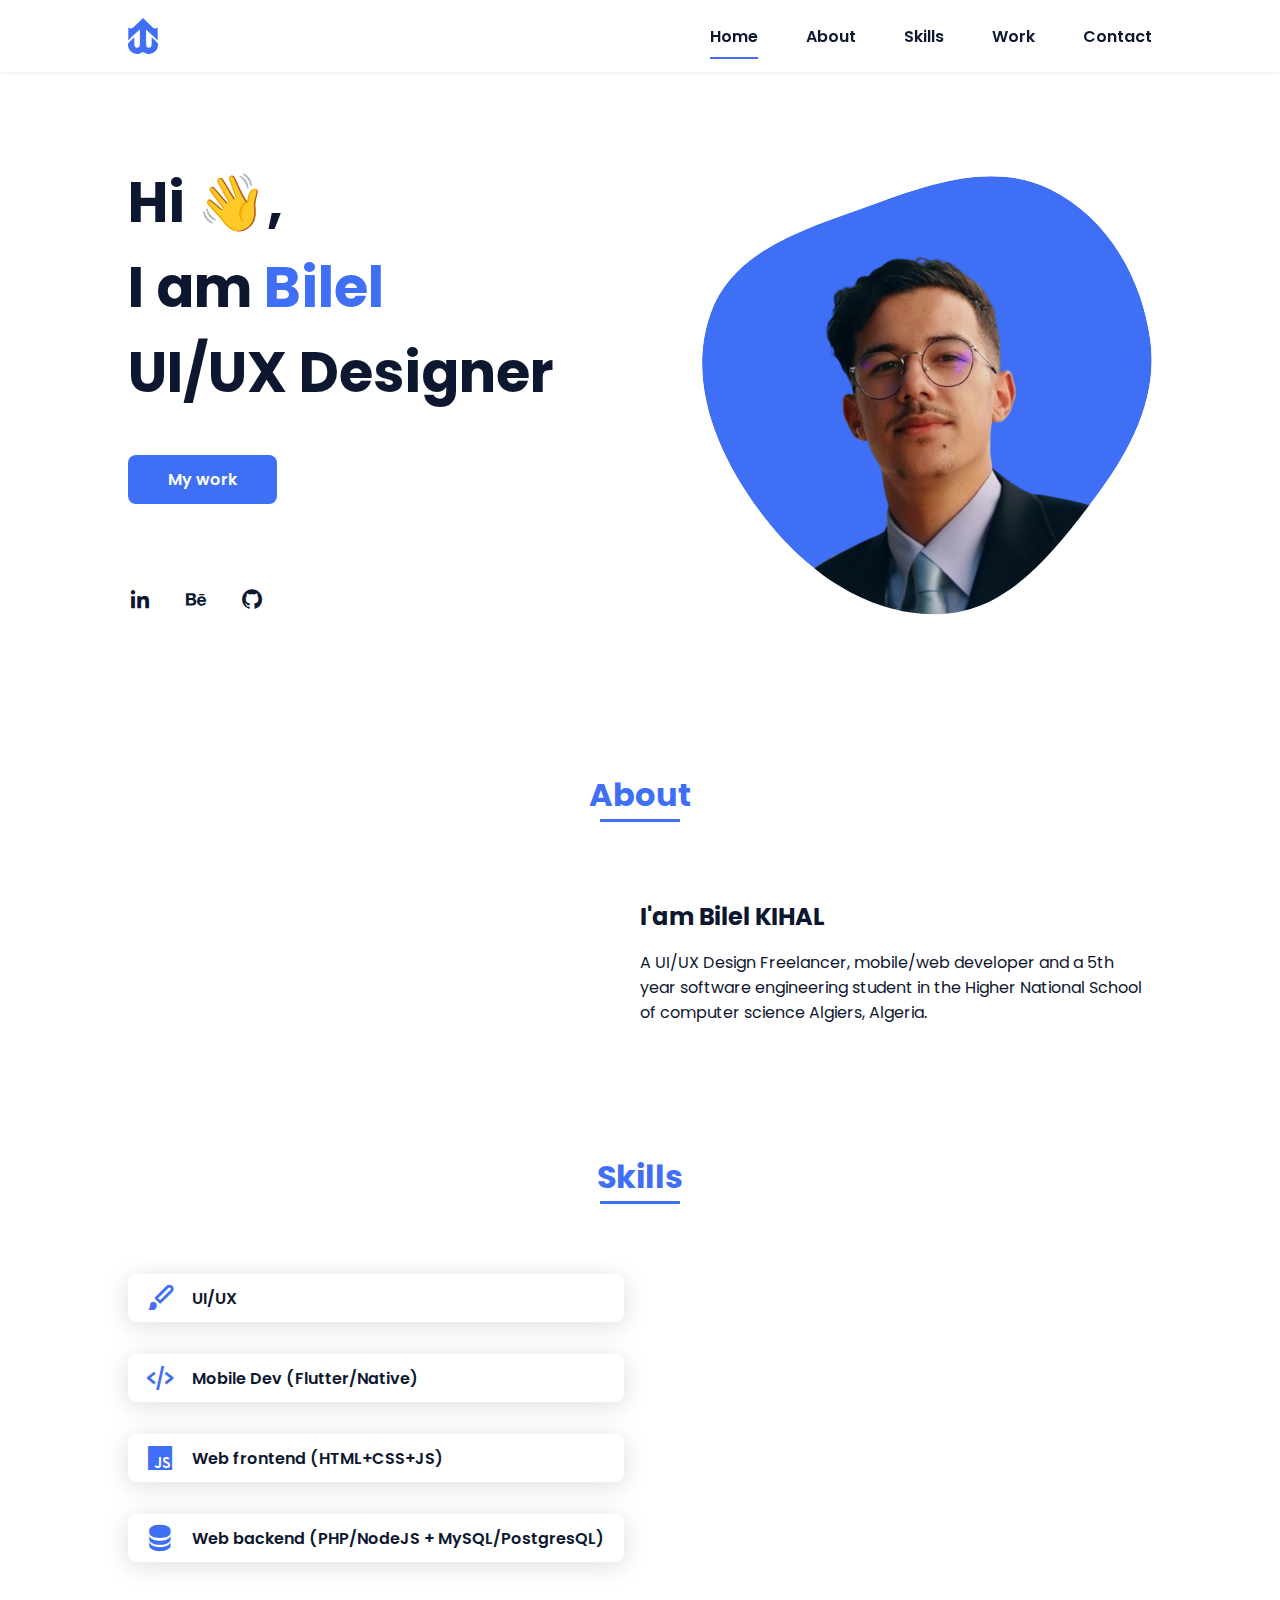
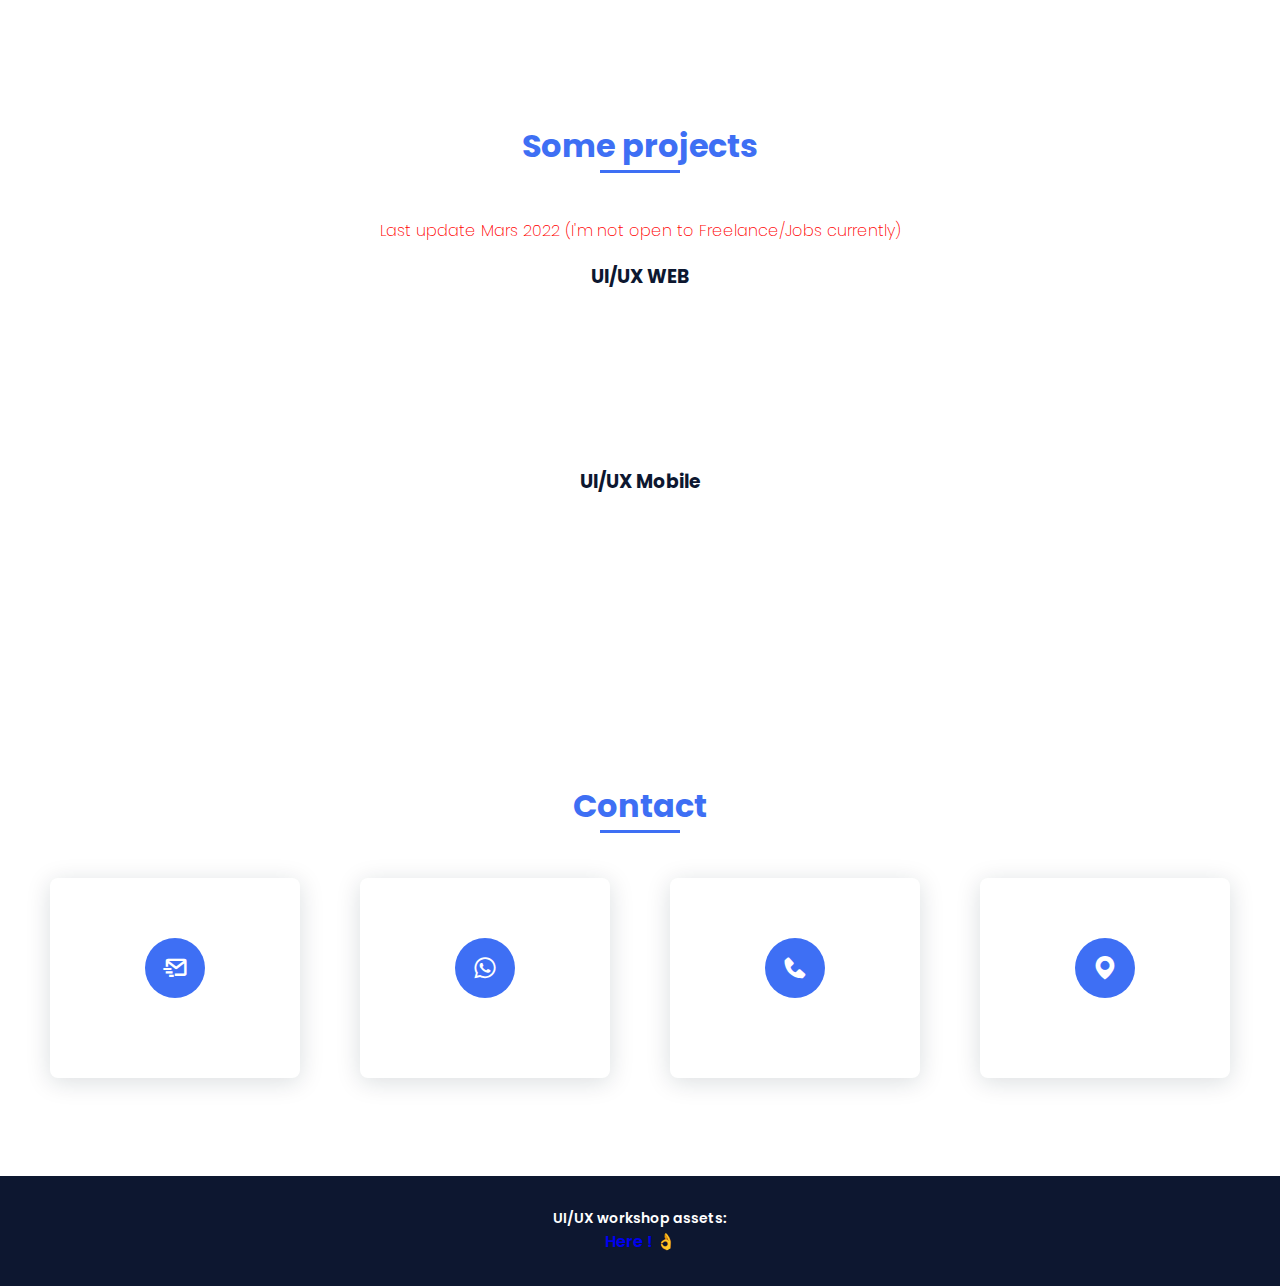
==== commit 56ed6250: "change profile image" ====
--- a/index.html
+++ b/index.html
@@ -66,7 +66,7 @@
                     <g mask="url(#mask0)">
                         <path
                             d="M9.19024 145.964C34.0253 76.5814 114.865 54.7299 184.111 29.4823C245.804 6.98884 311.86 -14.9503 370.735 14.143C431.207 44.026 467.948 107.508 477.191 174.311C485.897 237.229 454.931 294.377 416.506 344.954C373.74 401.245 326.068 462.801 255.442 466.189C179.416 469.835 111.552 422.137 65.1576 361.805C17.4835 299.81 -17.1617 219.583 9.19024 145.964Z" />
-                        <image class="home__blob-img" x="50" y="20" href="assets/img/perfil.png" />
+                        <image class="home__blob-img" x="50" y="20" href="assets/img/profile.png" />
                     </g>
                 </svg>
             </div>
--- a/assets/css/styles.css
+++ b/assets/css/styles.css
@@ -235,7 +235,8 @@
 }
 
 .home__blob-img {
-  width: 360px;
+  width: 447px;
+  transform: translateX(-7%);
 }
 
 /*BUTTONS*/
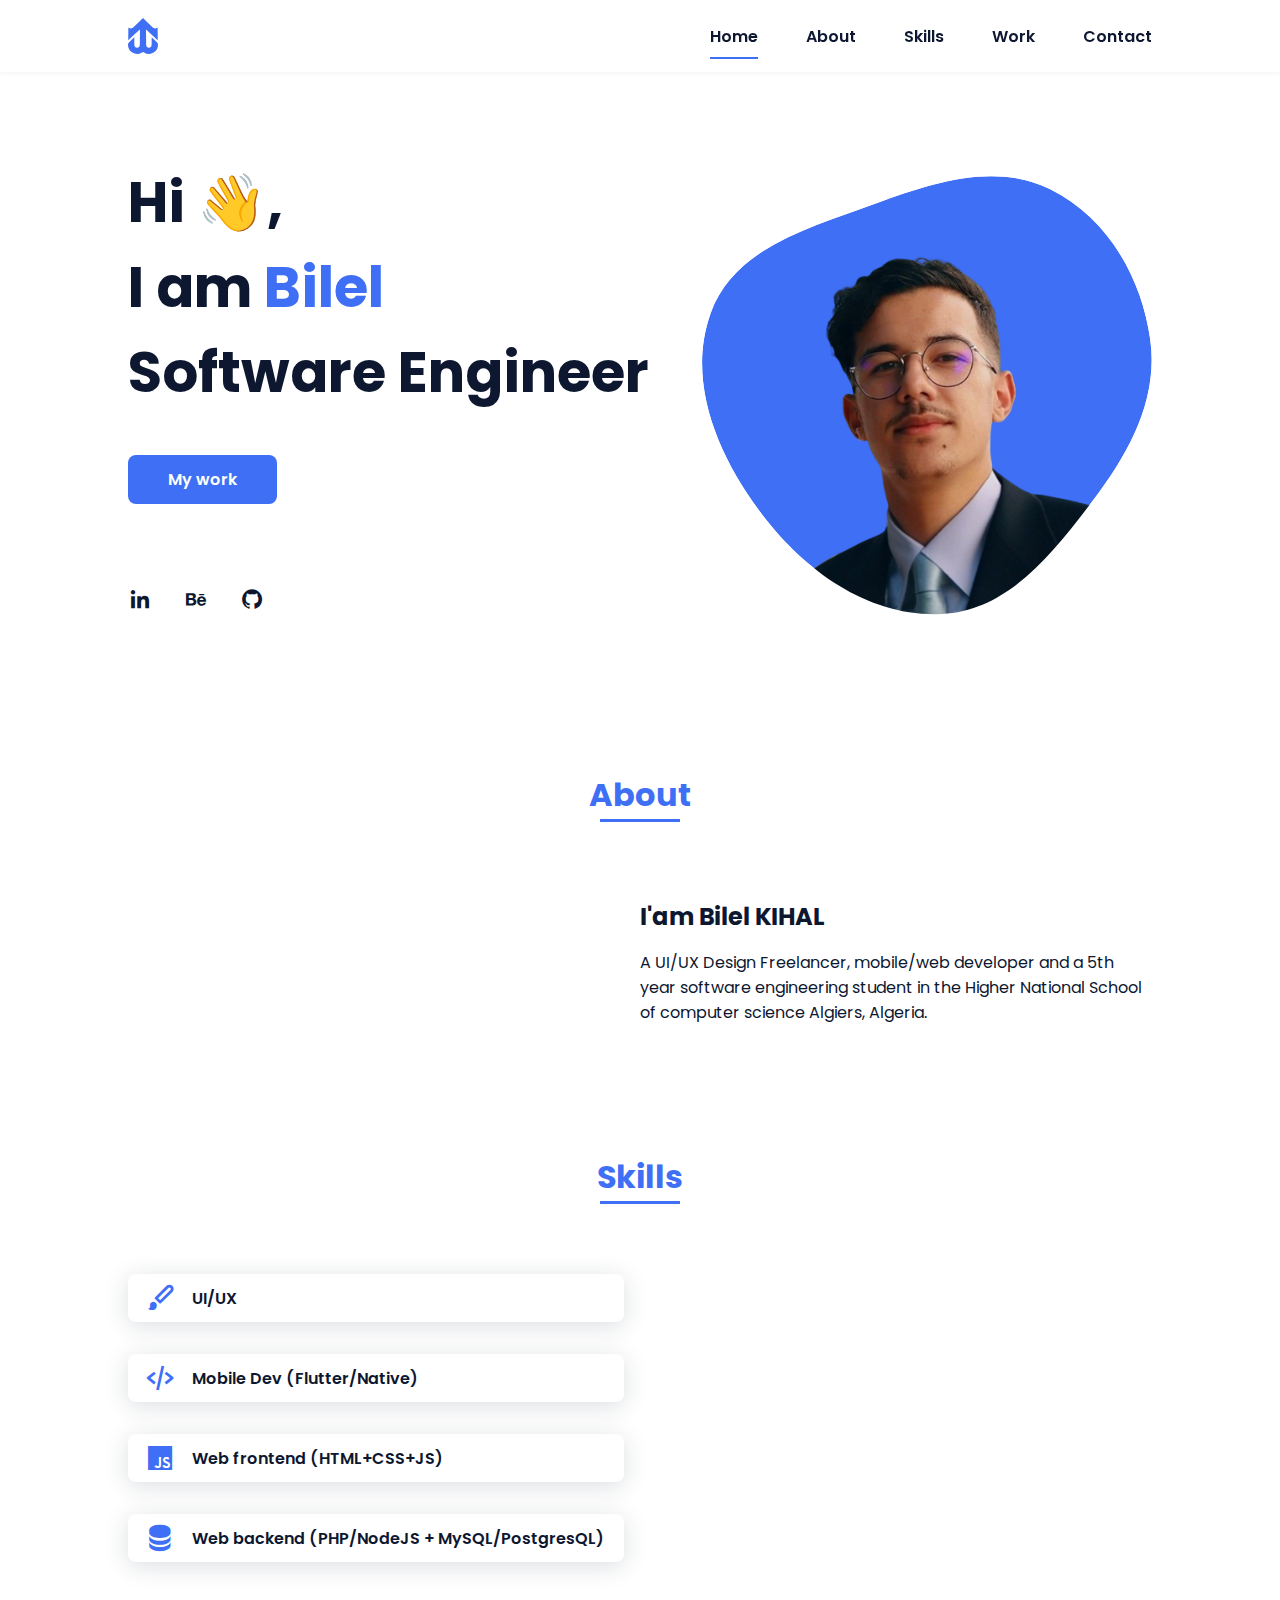
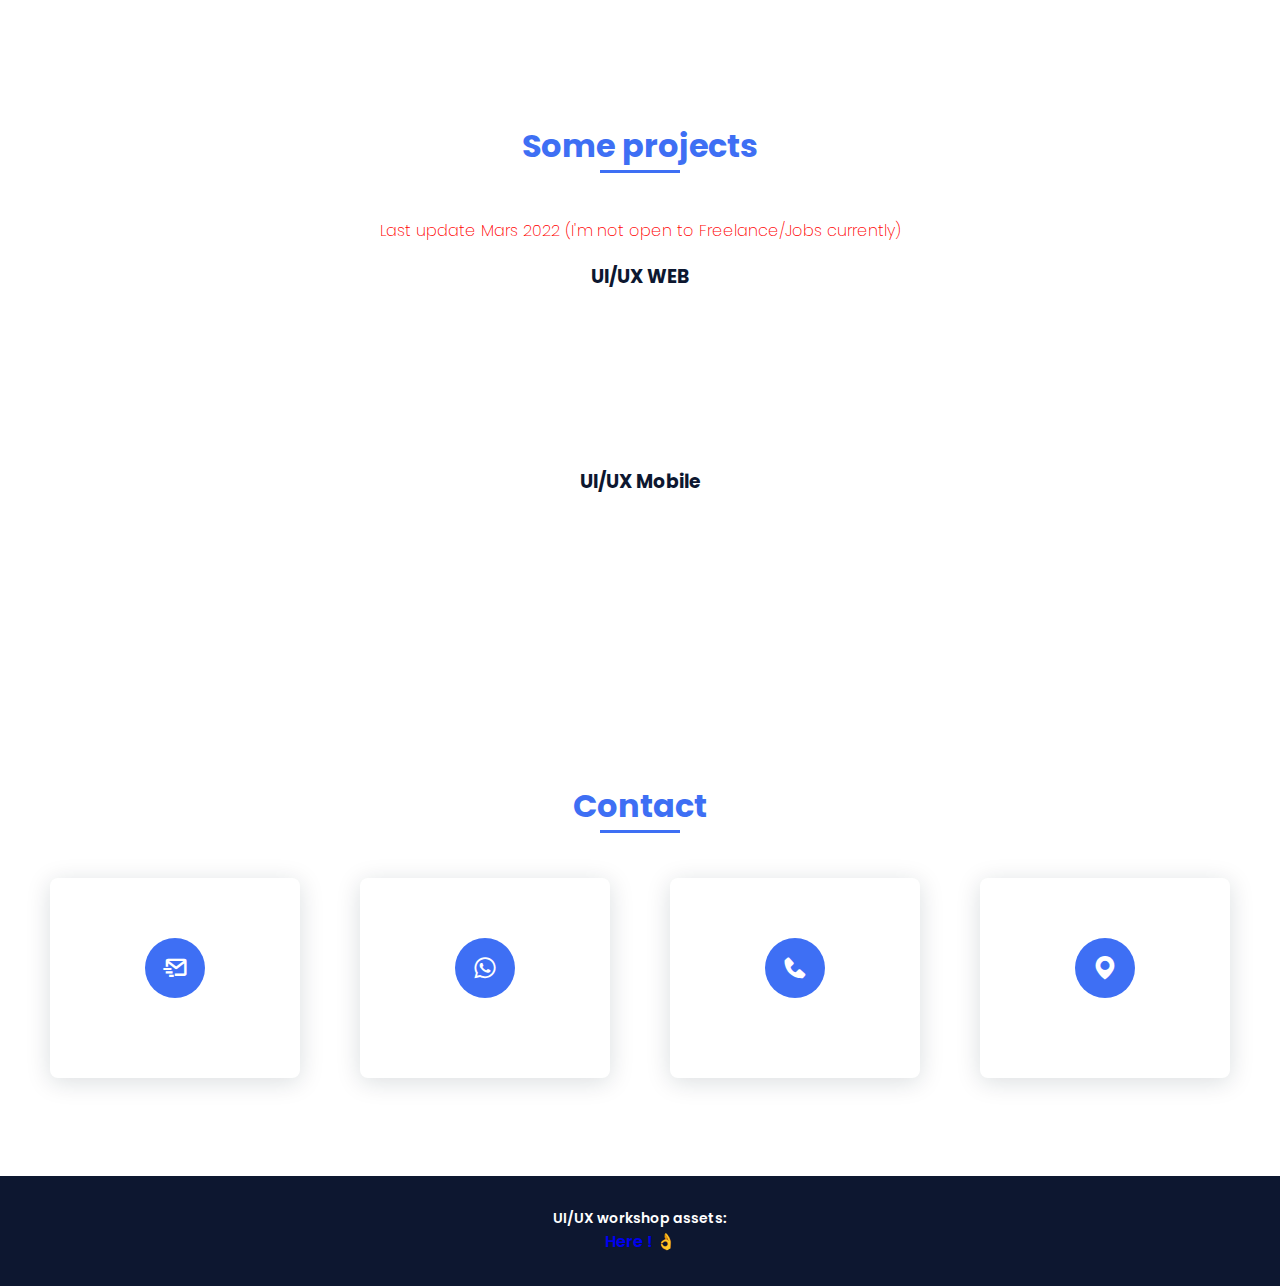
==== commit 3af50346: "fix title" ====
--- a/index.html
+++ b/index.html
@@ -41,8 +41,7 @@
         <!--===== HOME =====-->
         <section class="home bd-grid" id="home">
             <div class="home__data">
-                <h1 class="home__title">Hi 👋,<br>I am <span class="home__title-color">Bilel</span><br> UI/UX
-                    Designer</h1>
+                <h1 class="home__title">Hi 👋,<br>I am <span class="home__title-color">Bilel</span><br>Software Engineer</h1>
 
                 <a href="#work" class="button">My work</a>
             </div>
--- a/assets/css/styles.css
+++ b/assets/css/styles.css
@@ -539,6 +539,7 @@
   }
   .home__img {
     width: 200px;
+    margin-bottom: 35px;
   }
 }
 
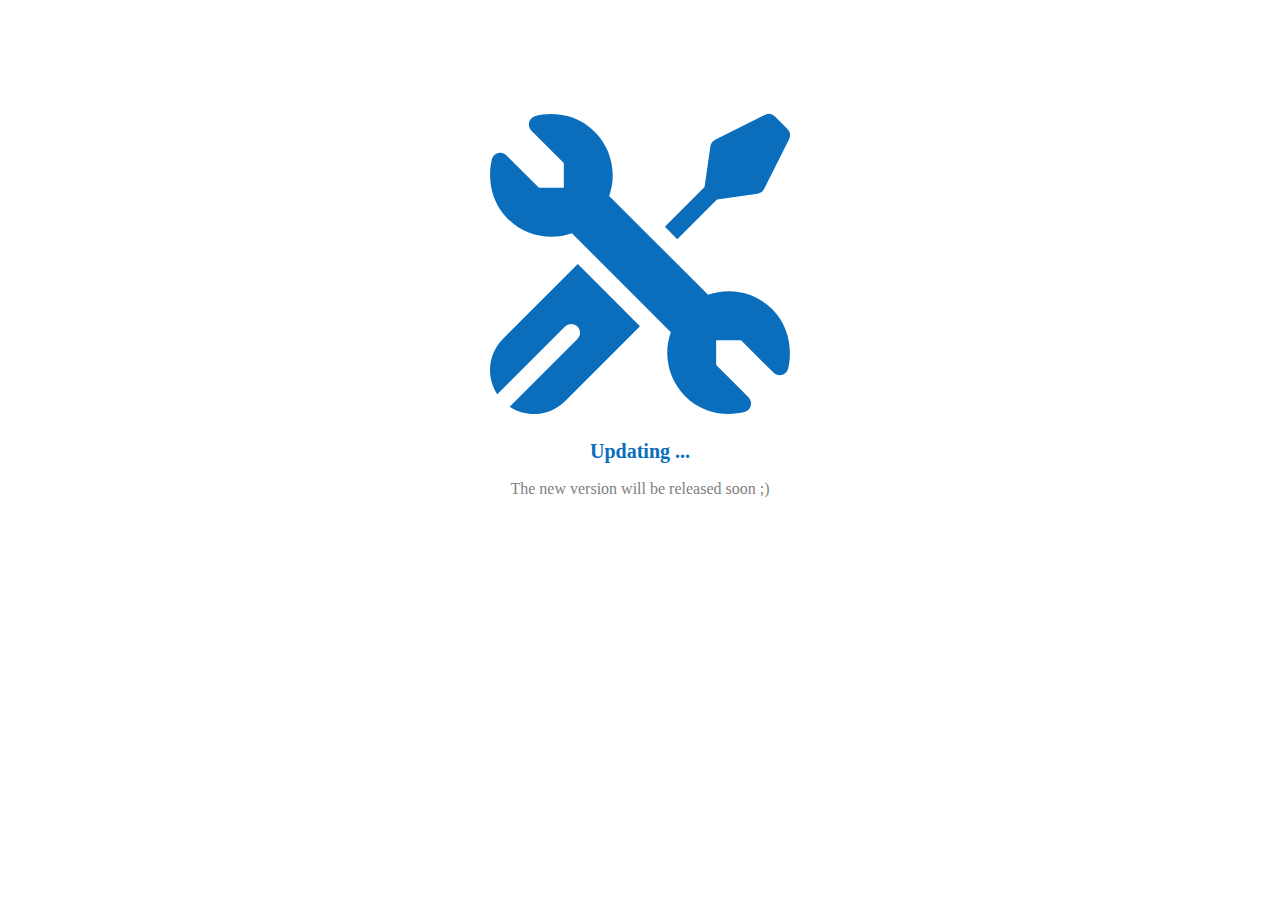
==== commit 761efe9c: "updating ..." ====
--- a/index.html
+++ b/index.html
@@ -1,261 +1,27 @@
-<!DOCTYPE html>
 <html lang="en">
-
 <head>
     <meta charset="UTF-8">
     <meta name="viewport" content="width=device-width, initial-scale=1.0">
+    <link rel="stylesheet" href="style.css">
+    <title>Bilel KIHAL</title>
+</head>
+<body>
+    <div class="container">
+        <svg xmlns="http://www.w3.org/2000/svg" version="1.1" xmlns:xlink="http://www.w3.org/1999/xlink"
+            xmlns:svgjs="http://svgjs.com/svgjs" width="512" height="512" x="0" y="0" viewBox="0 0 511.967 511.967"
+            style="enable-background:new 0 0 512 512" xml:space="preserve" class="">
+            <g>
+                <path
+                    d="M3.071 77.803c2.73-11.363 16.885-15.394 25.19-7.088l55.256 55.286h42.45v-42.45L70.784 28.397c-8.266-8.266-4.282-22.406 7.024-25.175 26.094-6.39 68.434-5.436 101.169 27.288 28.64 28.64 37.84 71.39 24.38 109.24l168.86 168.86c37.85-13.46 80.6-4.26 109.24 24.38 31.901 31.901 33.78 74.679 27.407 101.208-2.73 11.363-16.885 15.394-25.19 7.088L428.418 386h-42.45v42.45l55.169 55.139c8.268 8.268 4.28 22.411-7.029 25.176-26.083 6.378-68.408 5.456-101.149-27.275-28.64-28.64-37.84-71.39-24.38-109.24l-168.86-168.86c-37.85 13.46-80.59 4.26-109.24-24.38-31.902-31.9-33.781-74.678-27.408-101.207z"
+                    fill="#000000" data-original="#000000" class=""></path>
+                <path
+                    d="m255.968 362.071-127.97 127.96c-25.61 25.61-65.29 28.8-94.39 9.54l115.61-115.6c5.85-5.86 5.85-15.36 0-21.22-5.86-5.85-15.36-5.85-21.22 0l-115.6 115.61c-19.26-29.1-16.08-68.78 9.54-94.39l127.96-127.97zM510.388 42.921l-42.43 84.85c-2.2 4.41-6.42 7.45-11.3 8.15l-69.29 9.89-67.76 67.76-21.21-21.21 67.75-67.75 9.9-69.3c.7-4.88 3.74-9.1 8.15-11.3l84.85-42.43a15.013 15.013 0 0 1 17.31 2.81l21.22 21.22a15.013 15.013 0 0 1 2.81 17.31z"
+                    fill="#000000" data-original="#000000" class=""></path>
+            </g>
+        </svg>
+        <div class="updating">Updating ...</div>
+        <div class="soon">The new version will be released soon ;)</div>
 
-    <link rel="stylesheet" href="assets/css/styles.css">
-
-    <!-- =====BOX ICONS===== -->
-    <link href='https://cdn.jsdelivr.net/npm/boxicons@2.0.5/css/boxicons.min.css' rel='stylesheet'>
-
-    <title>Bilel Kihal</title>
-</head>
-
-<body>
-    <!--===== HEADER =====-->
-    <header class="l-header">
-        <nav class="nav bd-grid">
-            <div>
-                <a href="#" class="nav__logo"><img src="assets/img/logo.svg" width="10%"></a>
-            </div>
-
-            <div class="nav__menu" id="nav-menu">
-                <ul class="nav__list">
-                    <li class="nav__item"><a href="#home" class="nav__link active">Home</a></li>
-                    <li class="nav__item"><a href="#about" class="nav__link">About</a></li>
-                    <li class="nav__item"><a href="#skills" class="nav__link">Skills</a></li>
-                    <li class="nav__item"><a href="#work" class="nav__link">Work</a></li>
-                    <li class="nav__item"><a href="#contact" class="nav__link">Contact</a></li>
-                </ul>
-            </div>
-
-            <div class="nav__toggle" id="nav-toggle">
-                <i class='bx bx-menu'></i>
-            </div>
-        </nav>
-    </header>
-
-    <main class="l-main">
-        <!--===== HOME =====-->
-        <section class="home bd-grid" id="home">
-            <div class="home__data">
-                <h1 class="home__title">Hi 👋,<br>I am <span class="home__title-color">Bilel</span><br>Software Engineer</h1>
-
-                <a href="#work" class="button">My work</a>
-            </div>
-
-            <div class="home__social">
-                <a href="https://www.linkedin.com/in/bilelkihal/" class="home__social-icon" target="_blank"><i
-                        class='bx bxl-linkedin'></i></a>
-                <a href="https://www.behance.net/bilelkihal" class="home__social-icon" target="_blank"><i
-                        class='bx bxl-behance'></i></a>
-                <a href="https://github.com/bilelkihal" class="home__social-icon" target="_blank"><i
-                        class='bx bxl-github'></i></a>
-            </div>
-
-            <div class="home__img">
-                <svg class="home__blob" viewBox="0 0 479 467" xmlns="http://www.w3.org/2000/svg"
-                    xmlns:xlink="http://www.w3.org/1999/xlink">
-                    <mask id="mask0" mask-type="alpha">
-                        <path
-                            d="M9.19024 145.964C34.0253 76.5814 114.865 54.7299 184.111 29.4823C245.804 6.98884 311.86 -14.9503 370.735 14.143C431.207 44.026 467.948 107.508 477.191 174.311C485.897 237.229 454.931 294.377 416.506 344.954C373.74 401.245 326.068 462.801 255.442 466.189C179.416 469.835 111.552 422.137 65.1576 361.805C17.4835 299.81 -17.1617 219.583 9.19024 145.964Z" />
-                    </mask>
-                    <g mask="url(#mask0)">
-                        <path
-                            d="M9.19024 145.964C34.0253 76.5814 114.865 54.7299 184.111 29.4823C245.804 6.98884 311.86 -14.9503 370.735 14.143C431.207 44.026 467.948 107.508 477.191 174.311C485.897 237.229 454.931 294.377 416.506 344.954C373.74 401.245 326.068 462.801 255.442 466.189C179.416 469.835 111.552 422.137 65.1576 361.805C17.4835 299.81 -17.1617 219.583 9.19024 145.964Z" />
-                        <image class="home__blob-img" x="50" y="20" href="assets/img/profile.png" />
-                    </g>
-                </svg>
-            </div>
-        </section>
-
-        <!--===== ABOUT =====-->
-        <section class="about section " id="about">
-            <h2 class="section-title">About</h2>
-
-            <div class="about__container bd-grid">
-                <div class="about__img">
-                    <img src="assets/img/about.jpg" alt="">
-                </div>
-
-                <div>
-                    <h2 class="about__subtitle">I'am Bilel KIHAL</h2>
-                    <p class="about__text">A UI/UX Design Freelancer,
-                        mobile/web developer and
-                        a 5th year software engineering student in the
-                        Higher National School
-                        of computer science Algiers, Algeria.
-                    </p>
-                </div>
-            </div>
-        </section>
-
-        <!--===== SKILLS =====-->
-        <section class="skills section" id="skills">
-            <h2 class="section-title">Skills</h2>
-
-            <div class="skills__container bd-grid">
-                <div>
-
-                    <br>
-                    <!-- <p class="skills__text">Lorem ipsum dolor sit, amet consectetur adipisicing elit. Velit optio id
-                        vero amet, alias architecto consectetur error eum eaque sit.</p> -->
-
-                    <div class="skills__data">
-                        <div class="skills__names">
-                            <i class='bx bxs-paint skills__icon'></i>
-                            <span class="skills__name">UI/UX</span>
-                        </div>
-                    </div>
-                    <div class="skills__data">
-                        <div class="skills__names">
-                            <i class='bx bx-code-alt skills__icon'></i>
-                            <span class="skills__name">Mobile Dev (Flutter/Native)</span>
-                        </div>
-                    </div>
-                    <div class="skills__data">
-                        <div class="skills__names">
-                            <i class='bx bxl-javascript skills__icon'></i>
-                            <span class="skills__name">Web frontend (HTML+CSS+JS)</span>
-                        </div>
-                    </div>
-                    <div class="skills__data">
-                        <div class="skills__names">
-                            <i class='bx bxs-data skills__icon'></i>
-                            <span class="skills__name">Web backend (PHP/NodeJS + MySQL/PostgresQL)</span>
-                        </div>
-                    </div>
-
-
-                </div>
-
-                <div>
-                    <img src="assets/img/cover.jpg" alt="" class="skills__img">
-                </div>
-            </div>
-        </section>
-
-        <!--===== WORK =====-->
-        <section class="work section" id="work">
-            <h2 class="section-title">Some projects</h2>
-            <b id="warning">Last update Mars 2022 (I'm not open to Freelance/Jobs currently) </b>
-            <div class="work_subtitle">
-                <h3 class="">UI/UX WEB</h3>
-            </div>
-            <div class="work__container bd-grid">
-
-                <a href="web/nft.html" class="work__img">
-                    <img src="assets/img/web1.jpg" alt="">
-                </a>
-                <a href="web/gamers.html" class="work__img">
-                    <img src="assets/img/web2.jpg" alt="">
-                </a>
-                <a href="web/biocare.html" class="work__img">
-                    <img src="assets/img/web3.jpg" alt="">
-                </a>
-                <a href="web/zeaty.html" class="work__img">
-                    <img src="assets/img/web4.jpg" alt="">
-                </a>
-            </div>
-            <br><br><br>
-            <div class="work_subtitle">
-                <h3 class="">UI/UX Mobile</h3>
-            </div>
-            <div class="work__container bd-grid">
-                <a href="mobile/shish.html" class="work__img">
-                    <img src="assets/img/mobile4.jpg" alt="">
-                </a>
-                <a href="mobile/clickeats.html" class="work__img">
-                    <img src="assets/img/mobile1.jpg" alt="">
-                </a>
-                <a href="mobile/hellodev.html" class="work__img">
-                    <img src="assets/img/mobile2.jpg" alt="">
-                </a>
-                <a href="mobile/doctor.html" class="work__img">
-                    <img src="assets/img/mobile3.jpg" alt="">
-                </a>
-            </div>
-            <br><br><br>
-            <!-- <div class="work_subtitle">
-                <h3 class="">Social media posts</h3>
-            </div>
-            <div class="work__container bd-grid">
-                <a href="" class="work__img">
-                    <img src="assets/img/social1.jpg" alt="">
-                </a>
-                <a href="" class="work__img">
-                    <img src="assets/img/social2.jpg" alt="">
-                </a>
-                <a href="" class="work__img">
-                    <img src="assets/img/social3.jpg" alt="">
-                </a>
-                <a href="" class="work__img">
-                    <img src="assets/img/social4.jpg" alt="">
-                </a>
-                <a href="" class="work__img">
-                    <img src="assets/img/social5.jpg" alt="">
-                </a>
-                <a href="" class="work__img">
-                    <img src="assets/img/social6.jpg" alt="">
-                </a>
-                <a href="" class="work__img">
-                    <img src="assets/img/social7.jpg" alt="">
-                </a>
-            </div> -->
-
-
-        </section>
-
-        <!--===== CONTACT =====-->
-        <section class="contact section" id="contact">
-            <h2 class="section-title">Contact</h2>
-            <div class="di">
-                <div class="contact-infos">
-                    <div class="card">
-                        <i class='bx bx-mail-send card-icon'></i>
-                        <p>kb_kihal@esi.dz</p>
-                    </div>
-                    <div class="card">
-                        <i class='bx bxl-whatsapp card-icon'></i>
-                        <p>+213794113739</p>
-                    </div>
-                    <div class="card">
-                        <i class='bx bxs-phone card-icon'></i>
-                        <p>+213794113739</p>
-                    </div>
-                    <div class="card">
-                        <i class='bx bxs-map card-icon'></i>
-                        <p>Algiers, Algeria</p>
-                    </div>
-                </div>
-                <!-- <div class="thecenter">
-                    <a href="https://www.facebook.com/aymentdd" class="blue" target="_blanc"><i
-                            class='bx bxl-facebook'></i></a>
-                    <a href="https://www.instagram.com/aymentdd/" class="blue" target="_blanc"><i
-                            class='bx bxl-instagram'></i></a>
-                </div> -->
-            </div>
-        </section>
-    </main>
-
-    <!--===== FOOTER =====-->
-    <footer class="footer">
-        <p class="footer__copy">UI/UX workshop assets: 
-        </p>
-        <a href="https://drive.google.com/drive/folders/1JE5BgvIjw7Rf0yqSPK6iZ_NG4Ztuber1?usp=sharing"> Here ! 👌</a>
-    </footer>
-
-
-    <!--===== SCROLL REVEAL =====-->
-    <script src="https://unpkg.com/scrollreveal"></script>
-
-    <!--===== MAIN JS =====-->
-    <script src="assets/js/main.js"></script>
+    </div>
 </body>
-
-</html>
-
-
-<!-- bilel kihal is the best -->+</html>--- a/style.css
+++ b/style.css
@@ -0,0 +1,30 @@
+*{
+    font-family: poppins;
+}
+.container{
+    display: flex;
+    flex-direction: column;
+    justify-content: center;
+    align-items: center;
+    
+}
+svg{
+    width: 300px;
+
+}
+svg path{
+    fill: #0A6EBD;
+}
+.updating{
+    color: #0A6EBD;
+    font-size: 20px;
+    font-weight: bold;
+    position: absolute;
+    top:440px;
+}
+.soon{
+    color: gray;
+    font-size: 16px;
+        position: absolute;
+            top: 480px;
+}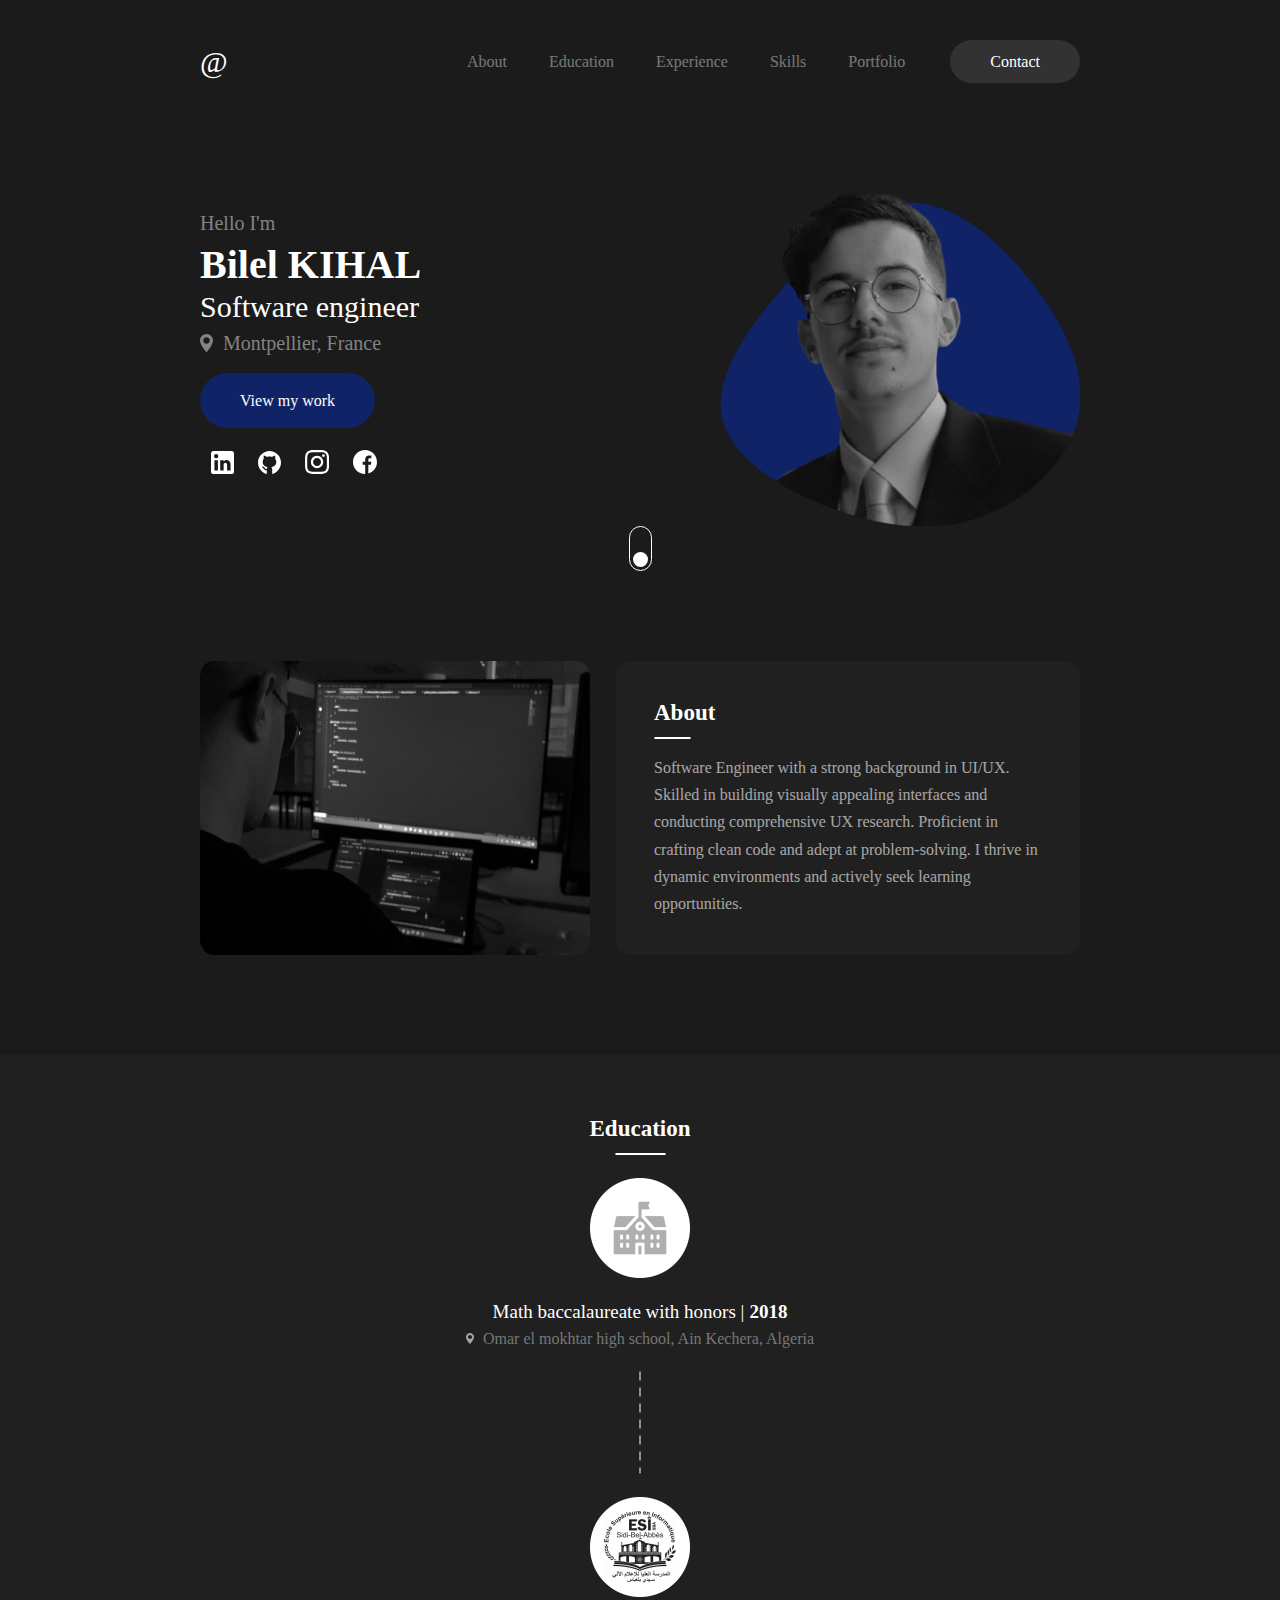
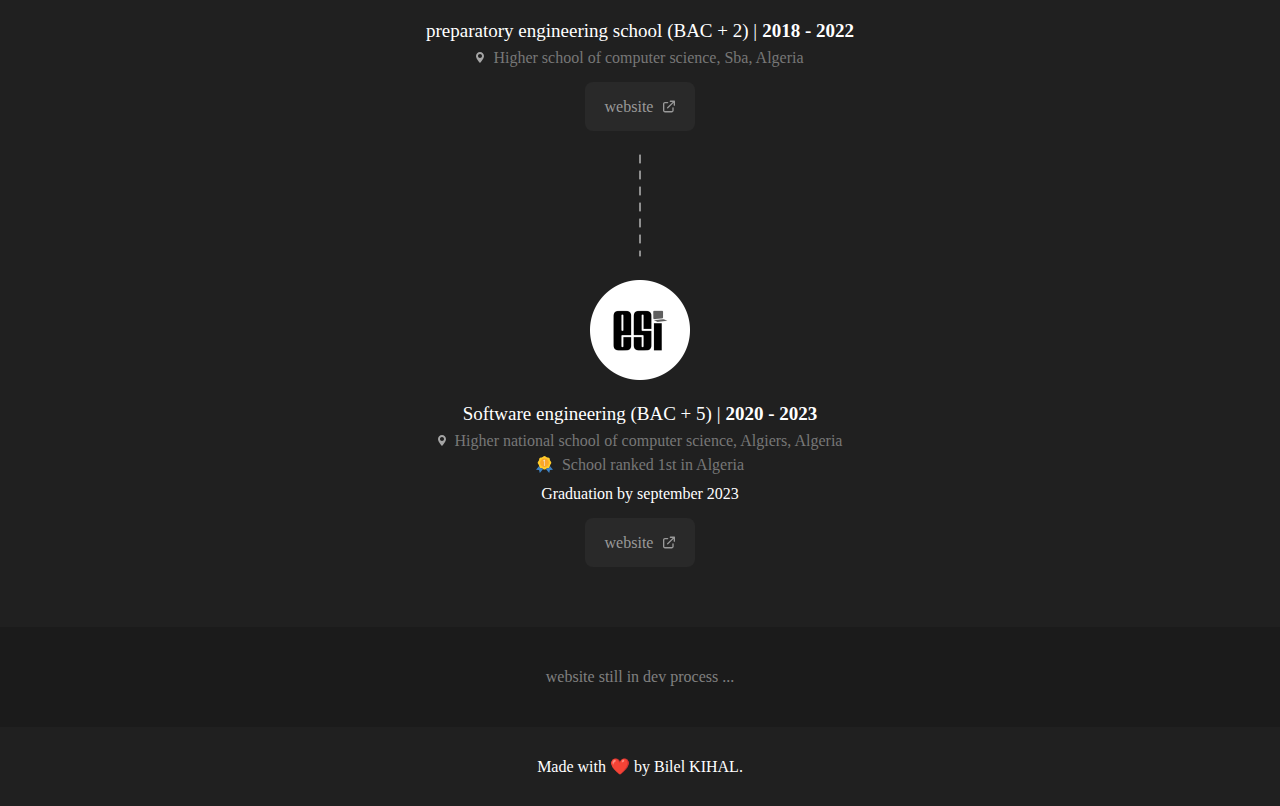
==== commit f8f9f7ee: "uplaod new design of the website" ====
--- a/index.html
+++ b/index.html
@@ -6,22 +6,150 @@
     <title>Bilel KIHAL</title>
 </head>
 <body>
-    <div class="container">
-        <svg xmlns="http://www.w3.org/2000/svg" version="1.1" xmlns:xlink="http://www.w3.org/1999/xlink"
-            xmlns:svgjs="http://svgjs.com/svgjs" width="512" height="512" x="0" y="0" viewBox="0 0 511.967 511.967"
-            style="enable-background:new 0 0 512 512" xml:space="preserve" class="">
-            <g>
-                <path
-                    d="M3.071 77.803c2.73-11.363 16.885-15.394 25.19-7.088l55.256 55.286h42.45v-42.45L70.784 28.397c-8.266-8.266-4.282-22.406 7.024-25.175 26.094-6.39 68.434-5.436 101.169 27.288 28.64 28.64 37.84 71.39 24.38 109.24l168.86 168.86c37.85-13.46 80.6-4.26 109.24 24.38 31.901 31.901 33.78 74.679 27.407 101.208-2.73 11.363-16.885 15.394-25.19 7.088L428.418 386h-42.45v42.45l55.169 55.139c8.268 8.268 4.28 22.411-7.029 25.176-26.083 6.378-68.408 5.456-101.149-27.275-28.64-28.64-37.84-71.39-24.38-109.24l-168.86-168.86c-37.85 13.46-80.59 4.26-109.24-24.38-31.902-31.9-33.781-74.678-27.408-101.207z"
-                    fill="#000000" data-original="#000000" class=""></path>
-                <path
-                    d="m255.968 362.071-127.97 127.96c-25.61 25.61-65.29 28.8-94.39 9.54l115.61-115.6c5.85-5.86 5.85-15.36 0-21.22-5.86-5.85-15.36-5.85-21.22 0l-115.6 115.61c-19.26-29.1-16.08-68.78 9.54-94.39l127.96-127.97zM510.388 42.921l-42.43 84.85c-2.2 4.41-6.42 7.45-11.3 8.15l-69.29 9.89-67.76 67.76-21.21-21.21 67.75-67.75 9.9-69.3c.7-4.88 3.74-9.1 8.15-11.3l84.85-42.43a15.013 15.013 0 0 1 17.31 2.81l21.22 21.22a15.013 15.013 0 0 1 2.81 17.31z"
-                    fill="#000000" data-original="#000000" class=""></path>
-            </g>
-        </svg>
-        <div class="updating">Updating ...</div>
-        <div class="soon">The new version will be released soon ;)</div>
+    <div class="center">
+        <div class="page-container">
+            <div class="header">
+                <div class="logo">@</div>
+                <nav>
+                    <ul>
+                        <li><a href="">About</a></li>
+                        <li><a href="">Education</a></li>
+                        <li><a href="">Experience</a></li>
+                        <li><a href="">Skills</a></li>
+                        <li><a href="">Portfolio</a></li>
+                        <a class="contact-button" href="">Contact</a>
+                    </ul>
+                </nav>
+            </div>
+            <div class="landing-section">
+                <div class="landing-info">
+                    <div class="hello">
+                        Hello I'm
+                    </div>
+                    <div class="name">
+                        Bilel KIHAL
+                    </div>
+                    <div class="job-title-animation-container">
+                        <div class="job-title" id="text1">
+                            Software engineer
+                        </div>
+                        <div class="job-title hide" id="text2">
+                            Web designer
+                        </div>
+                    </div>
+                    <div class="location">
+                        <img src="assets/icons/location-icon.svg" alt="">
+                        <div>Montpellier, France</div>
+                    </div>
+                    <div class="view-my-work-button">
+                        View my work
+                    </div>
+                    <div class="social-media-icons">
+                        <a href="https://www.linkedin.com/in/bilelkihal/" target="_blanc">
+                            <img src="assets/icons/linkedin.svg" alt="">
+                        </a>
+                        <a href="https://github.com/Bilelkihal" target="_blanc">
+                            <img src="assets/icons/github.svg" alt="">
+                        </a>
+                        <a href="https://www.instagram.com/bilel_kihal/" target="_blanc">
+                            <img src="assets/icons/instagram.svg" alt="">
+                        </a>
+                        <a href="https://www.facebook.com/aymentdd" target="_blanc">
+                            <img src="assets/icons/facebook.svg" alt="">
+                        </a>
+        
+                    </div>
+                </div>
+                <div class="landing-picture">
+                    <img src="assets/landing-picture.png" alt="">
+                </div>
+            </div>
+            <div class="scroll-animation-container">
+                <svg width="23" height="45" viewBox="0 0 23 45" fill="none" xmlns="http://www.w3.org/2000/svg">
+                    <rect x="0.5" y="0.5" width="22" height="44" rx="11" stroke="white" />
+                    <circle cx="11.5" cy="33.5" r="7.5" fill="white" />
+                </svg>
+            </div>
+
+            <div class="about-section">
+                <img src="assets/about-picture.png" alt="">
+                
+                <div>
+                    <div class="about-section-title">About</div>
+                    <hr>
+                    <div class = "about-section-decription">
+                        Software Engineer with a strong background in UI/UX. Skilled in building visually appealing interfaces and conducting
+                        comprehensive UX research. Proficient in crafting clean code and adept at problem-solving. I thrive in dynamic
+                        environments and actively seek learning opportunities.
+                    </div>
+                </div>
+            </div>
+        </div>
+    </div>
+    <div class="education-section">
+
+        <div class="education-section-title">
+            Education
+        </div>
+        <hr>
+        <div class="education-section-element">
+            <img src="assets/bac.png" alt="">
+            <div class="education-section-element-title"> 
+                <div class="title">Math baccalaureate with honors |</div>
+                <div class="year"> 2018</div>
+            </div>
+            <div class="education-section-location">
+                <img src="assets/icons/location.svg" alt="">
+                <div>Omar el mokhtar high school, Ain Kechera, Algeria</div>
+            </div>
+        </div>
+        <img class="dashed-horizontal-line" src="assets/icons/dashed-horizontal-line.svg" alt="">
+        <div class="education-section-element">
+            <img src="assets/esi-sba.png" alt="">
+            <div class="education-section-element-title">
+                <div class="title">preparatory engineering school (BAC + 2) |</div>
+                <div class="year"> 2018 - 2022</div>
+            </div>
+            <div class="education-section-location">
+                <img src="assets/icons/location.svg" alt="">
+                <div>Higher school of computer science, Sba, Algeria</div>
+            </div>
+            <a class="education-section-button" href="https://www.esi-sba.dz/fr/" target="_blank">
+                <div>website</div>
+                <img src="assets/icons/external-link.svg" alt="">
+            </a>
+        </div>
+        <img class="dashed-horizontal-line" src="assets/icons/dashed-horizontal-line.svg" alt="">
+        <div class="education-section-element">
+            <img src="assets/esi-icon.png" alt="">
+            <div class="education-section-element-title">
+                <div class="title">Software engineering (BAC + 5) |</div>
+                <div class="year"> 2020 - 2023</div>
+            </div>
+            <div class="education-section-location">
+                <img src="assets/icons/location.svg" alt="">
+                <div>Higher national school of computer science, Algiers, Algeria</div>
+            </div>
+            <div class="school-rank">
+                <img src="assets/icons/range.svg" alt="">
+                <div>School ranked 1st in Algeria</div>
+            </div>
+            <div class="graduation-date">
+                Graduation by september 2023
+            </div>
+            <a class="education-section-button" href="https://www.esi.dz/" target="_blank">
+                <div>website</div>
+                <img src="assets/icons/external-link.svg" alt="">
+            </a>
+        </div>
 
     </div>
+
+    <div class="center" style="margin-top: 40px; color: gray; font-size: 16px;"> website still in dev process ...</div>
+
+    <footer>
+        Made with ❤️ by Bilel KIHAL.
+    </footer>
+
 </body>
 </html>--- a/style.css
+++ b/style.css
@@ -1,30 +1,285 @@
 *{
+    box-sizing: border-box;
+    margin: 0;
+    padding: 0;
     font-family: poppins;
-}
-.container{
-    display: flex;
+    color: white;
+    text-decoration: none;
+    line-height: 1.2;
+}
+body{
+    background-color: #1B1B1B;
+}
+.center{
+    display: flex;
+    justify-content: center;
+}
+.page-container{
+    width: 1500px;
+    margin: 0 200px;
+}
+
+.logo{
+    font-size: 30px;
+}
+.header{
+
+    display: flex;
+    justify-content: space-between;
+    align-items: center;
+    padding: 30px 0;
+    margin-top: 10px;
+
+}
+nav ul{
+    display: flex;
+    align-items: center;
+    list-style: none;
+    font-size: 16px;
+}
+nav ul li{
+    margin: 0 21px;
+}
+nav ul li a{
+    color: white;
+    opacity: 40%;
+    transition: all ease 0.3s;
+}
+nav ul li a:hover {
+    opacity: 100%;
+}
+.contact-button{
+    background-color: #323232;
+    padding: 12px 40px;
+    border-radius: 50px;
+    font-size: 16px;
+    margin-left: 24px;
+    transition: background-color ease 0.3s;
+}
+.contact-button:hover{
+    background-color: #404040;
+}
+.landing-picture img{
+    width: 400px;
+}
+.landing-section{
+    display: flex;
+    justify-content: space-between;
+    align-items: center;
+    margin-top: 20px;
+}
+
+.landing-info{
+    margin-top: 20px;
+}
+.hello{
+    font-size: 20px;
+    color: #838383;
+    font-weight: 300;
+    line-height: 1.8;
+}
+.name{
+    font-size: 40px;
+    font-weight: 700;
+}
+.job-title{
+    font-size: 30px;
+    font-weight: 400;
+}
+.location{
+    display: flex;
+    
+    
+}
+.location div{
+    color: #838383;
+    font-size: 20px;
+    font-weight: 300;
+    margin-left: 10px;
+    line-height: 1.8;
+}
+.view-my-work-button{
+    background-color: #102367;
+    font-size: 16px;
+    padding: 18px 40px;
+    display: flex;
+    border-radius: 50px;
+    justify-content: center;
+    align-items: center;
+    display: inline-block;
+    margin: 12px 0;
+    cursor: pointer;
+    transition: background-color ease 0.3s;
+}
+.view-my-work-button:hover{
+    background-color: #1f2f62;
+}
+.social-media-icons{
+    display: flex;
+    align-items: center;
+    margin-top: 10px;
+    margin-left: 11px;
+}
+.social-media-icons a{
+    margin-right: 24px;
+}
+.scroll-animation-container{
+    display: flex;
+    justify-content: center;
+}
+
+.scroll-animation-container circle{
+    animation: moveUpAndDown 3s infinite;
+}
+
+@keyframes moveUpAndDown {
+
+    0%,
+    100% {
+        transform: translateY(0);
+    }
+
+    50% {
+        transform: translateY(-22px);
+    }
+}
+
+.about-section{
+    display: flex;
+    margin-top: 90px;
+}
+
+.about-section img{
+    width: 390px;
+}
+
+
+.hide{
+    display: none;
+}
+.about-section > div{
+    background-color: #202020;
+    padding: 38px;
+    margin-left: 26px;
+    border-radius: 14px;
+}
+
+.about-section-title{
+    font-size: 23px;
+    font-weight: 600;
+    margin-bottom: 10px;
+}
+.about-section hr{
+    width: 37px;
+    border: 1px solid white;
+    border-radius: 10px;
+}
+.about-section-decription{
+    margin-top: 15px;
+    line-height: 1.7;
+    opacity: 60%;
+}
+
+.education-section{
+    display: flex;
+    align-items: center;
     flex-direction: column;
-    justify-content: center;
-    align-items: center;
-    
-}
-svg{
-    width: 300px;
-
-}
-svg path{
-    fill: #0A6EBD;
-}
-.updating{
-    color: #0A6EBD;
-    font-size: 20px;
-    font-weight: bold;
-    position: absolute;
-    top:440px;
-}
-.soon{
-    color: gray;
-    font-size: 16px;
-        position: absolute;
-            top: 480px;
+    background-color: #202020;
+    margin-top: 100px;
+    padding: 60px 0;
+}
+.education-section-title{
+    font-size: 23px;
+    font-weight: 600;
+    margin-bottom: 10px;
+}
+.education-section-element{
+    display: flex;
+    flex-direction: column;
+    align-items: center;
+}
+.education-section > hr{
+    width: 51px;
+    border-radius: 10px;
+    border: 1px solid white;
+}
+.education-section-element > img{
+    width: 100px;
+    height: 100px;
+    margin-top: 23px;
+}
+
+.education-section-element-title{
+    display: flex;
+    margin-top: 23px;
+}
+
+.education-section-element-title .title{
+    font-size: 19px;
+    font-weight: 500;
+}
+
+.education-section-element-title .year {
+    font-size: 19px;
+    font-weight: 600;
+    margin-left: 5px;
+}
+
+.education-section-location{
+    display: flex;
+    margin-top: 5px;
+}
+
+.education-section-location div{
+    font-size: 16px;
+    color: #777777;
+    margin-left: 9px;
+}
+
+.dashed-horizontal-line{
+    margin-top: 23px;
+}
+
+.education-section-button{
+    display: flex;
+    background-color: #292929;
+    padding: 15px 20px;
+    border-radius: 8px;
+    margin-top: 15px;
+    transition: background-color ease 0.3s;
+}
+
+.education-section-button:hover{
+    background-color: #333333;
+}
+
+.education-section-button div{
+    color: #9A9A9A;
+    font-size: 16px;
+    margin-right: 10px;
+}
+
+.school-rank{
+    display: flex;
+    margin-top: 5px;
+}
+.school-rank div{
+    font-size: 16px;
+    color: #777777;
+    margin-left: 9px;
+}
+
+.graduation-date{
+    color: white;
+    font-size: 16px;
+    font-weight: 400;
+    margin-top: 10px;
+}
+
+footer{
+    margin-top: 40px;
+    background-color: #202020;
+    display: flex;
+    justify-content: center;
+    padding: 30px 0;
 }